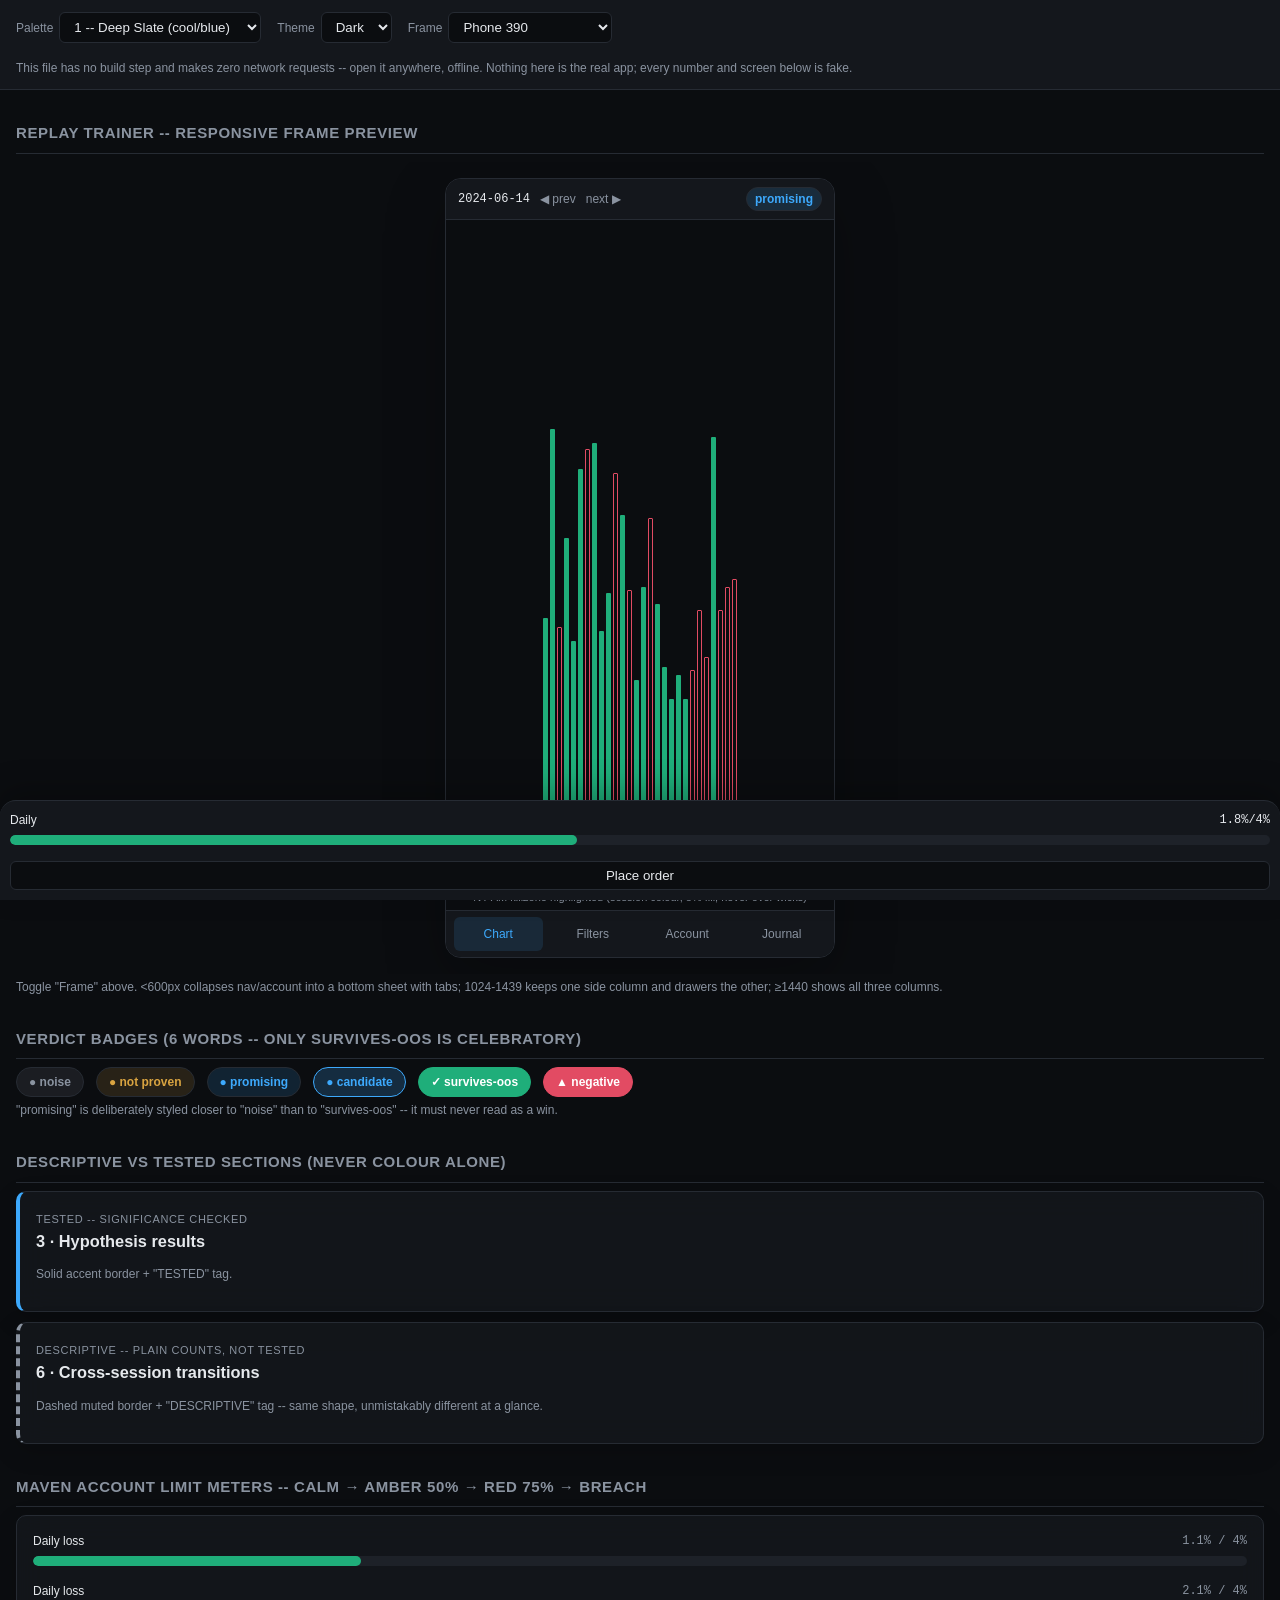
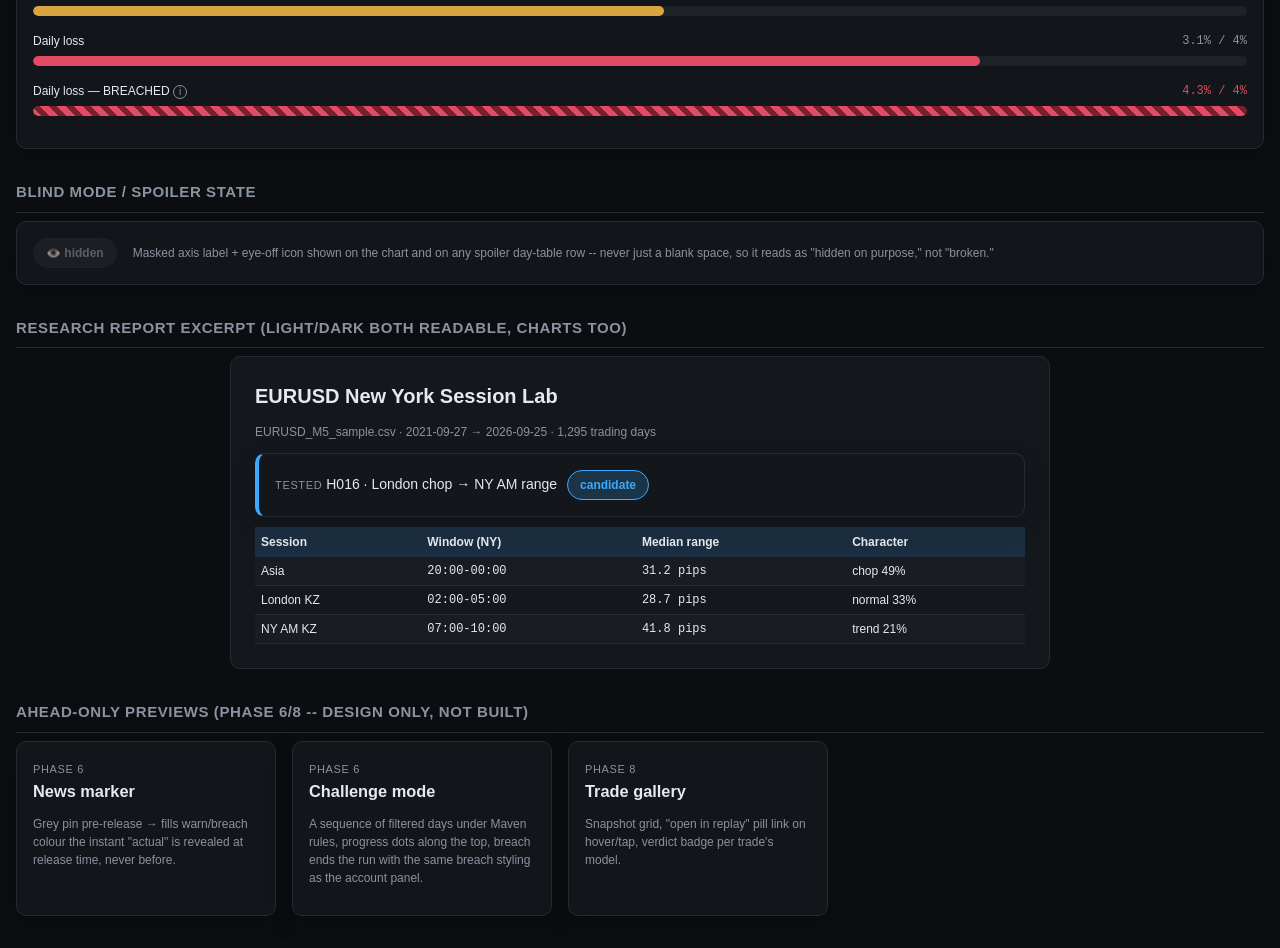
==== design/preview.html @ adf48ad0 "Design system Step 1+2: audit doc + preview.html with 3 palette directions Visual-layer-only groundw" ====
<!DOCTYPE html>
<html lang="en">
<head>
<meta charset="utf-8">
<meta name="viewport" content="width=device-width, initial-scale=1">
<title>EURUSD Lab -- Design Preview (pick a direction)</title>
<style>
/* ============ TOKENS: 3 palette directions, swapped via data-dir on <html> ============ */
:root{
  --radius-sm:6px; --radius-md:10px; --radius-lg:16px;
  --sp-1:4px; --sp-2:8px; --sp-3:12px; --sp-4:16px; --sp-5:24px; --sp-6:32px;
  --bull:#1FAE7A; --bear:#E24B63; --warn:#D9A441; --breach:#E24B63; --pending:#7C8CA6;
  --font-ui: -apple-system, "Segoe UI", Arial, sans-serif;
  --font-num: "Consolas", "SFMono-Regular", Menlo, monospace;
  --ease: cubic-bezier(0.22,1,0.36,1);
}
html[data-dir="slate"][data-theme="dark"]{ --bg:#0B0D10; --panel:#14171C; --border:#262B33; --text:#E6E9ED; --muted:#8A93A0; --accent:#3DA9FC; }
html[data-dir="slate"][data-theme="light"]{ --bg:#F7F8FA; --panel:#FFFFFF; --border:#DFE3E8; --text:#10141A; --muted:#6B7280; --accent:#3DA9FC; }
html[data-dir="ink"][data-theme="dark"]{ --bg:#12100D; --panel:#1B1815; --border:#2E2A24; --text:#ECE7DE; --muted:#9C9284; --accent:#D9A441; }
html[data-dir="ink"][data-theme="light"]{ --bg:#FAF7F2; --panel:#FFFFFF; --border:#E6DFD2; --text:#201B12; --muted:#7A7263; --accent:#B8862F; }
html[data-dir="violet"][data-theme="dark"]{ --bg:#0E0E13; --panel:#17161E; --border:#2A2833; --text:#E7E5EE; --muted:#8D8A9C; --accent:#8C7CF0; }
html[data-dir="violet"][data-theme="light"]{ --bg:#F6F5FA; --panel:#FFFFFF; --border:#E1DFEA; --text:#17151F; --muted:#69667A; --accent:#7A67E0; }

*{box-sizing:border-box}
body{margin:0;background:var(--bg);color:var(--text);font-family:var(--font-ui);font-size:14px;line-height:1.5;transition:background .3s var(--ease),color .3s var(--ease)}
.num{font-family:var(--font-num);font-variant-numeric:tabular-nums}
h1,h2,h3{margin:0 0 8px;font-weight:600}
.muted{color:var(--muted);font-size:12px}
.controls{position:sticky;top:0;z-index:20;background:var(--panel);border-bottom:1px solid var(--border);padding:var(--sp-3) var(--sp-4);display:flex;gap:var(--sp-4);flex-wrap:wrap;align-items:center;backdrop-filter:blur(12px)}
.controls label{display:flex;gap:6px;align-items:center;font-size:12px;color:var(--muted)}
select,button.ctl{background:var(--bg);color:var(--text);border:1px solid var(--border);border-radius:var(--radius-sm);padding:6px 10px;font-family:var(--font-ui);cursor:pointer}
.section{max-width:1400px;margin:var(--sp-6) auto;padding:0 var(--sp-4)}
.section h2{border-bottom:1px solid var(--border);padding-bottom:8px;font-size:15px;text-transform:uppercase;letter-spacing:.04em;color:var(--muted)}
.note{font-size:12px;color:var(--muted);margin-top:4px}

/* glass card -- chrome only, never over the chart canvas */
.card{background:color-mix(in srgb, var(--panel) 88%, transparent);border:1px solid var(--border);border-radius:var(--radius-md);padding:var(--sp-4);box-shadow:0 8px 24px rgba(0,0,0,.18);backdrop-filter:blur(14px)}

/* ---- badges ---- */
.badges{display:flex;flex-wrap:wrap;gap:var(--sp-3)}
.badge{display:inline-flex;align-items:center;gap:6px;padding:5px 12px;border-radius:999px;font-size:12px;font-weight:600;border:1px solid var(--border)}
.badge svg{width:12px;height:12px}
.badge.noise{color:var(--muted);background:color-mix(in srgb, var(--muted) 12%, transparent)}
.badge.notproven{color:var(--warn);background:color-mix(in srgb, var(--warn) 14%, transparent)}
.badge.promising{color:var(--accent);background:color-mix(in srgb, var(--accent) 14%, transparent)}
.badge.candidate{color:var(--accent);background:color-mix(in srgb, var(--accent) 20%, transparent);border-color:var(--accent)}
.badge.survivesoos{color:#fff;background:var(--bull);border-color:var(--bull)}
.badge.negative{color:#fff;background:var(--breach);border-color:var(--breach)}

/* ---- limit meters ---- */
.meter-row{display:flex;flex-direction:column;gap:6px;margin-bottom:var(--sp-4)}
.meter-track{height:10px;border-radius:6px;background:color-mix(in srgb, var(--border) 60%, transparent);overflow:hidden;position:relative}
.meter-fill{height:100%;border-radius:6px;transition:width .3s var(--ease)}
.meter-fill.calm{background:var(--bull)}
.meter-fill.amber{background:var(--warn)}
.meter-fill.red{background:var(--breach)}
.meter-fill.breach{background:repeating-linear-gradient(45deg, var(--breach), var(--breach) 6px, #7a1f2c 6px, #7a1f2c 12px)}
.meter-label{display:flex;justify-content:space-between;font-size:12px}

/* ---- verdict / section distinction ---- */
.tested{border-left:4px solid var(--accent)}
.descriptive{border-left:4px dashed var(--muted)}
.tag{font-size:11px;text-transform:uppercase;letter-spacing:.06em;color:var(--muted)}

/* ---- device frames ---- */
.frameWrap{display:flex;justify-content:center;overflow-x:auto;padding:var(--sp-4) 0}
.frame{border:1px solid var(--border);border-radius:var(--radius-lg);overflow:hidden;background:var(--bg);box-shadow:0 20px 60px rgba(0,0,0,.25);transition:width .3s var(--ease), height .3s var(--ease)}
.frame.phone{width:390px;height:780px}
.frame.foldable-cover{width:300px;height:640px}
.frame.foldable-open{width:700px;height:560px}
.frame.tablet{width:820px;height:600px}
.frame.desktop{width:1200px;height:640px}
.frame.ultrawide{width:1400px;height:560px}

/* ---- mini replay-trainer mock inside the frame ---- */
.rt{display:flex;flex-direction:column;height:100%;font-size:12px}
.rt-top{display:flex;gap:10px;align-items:center;padding:8px 12px;border-bottom:1px solid var(--border);background:var(--panel)}
.rt-body{flex:1;display:flex;min-height:0}
.rt-nav{width:190px;border-right:1px solid var(--border);padding:8px;overflow:auto;background:var(--panel)}
.rt-chart{flex:1;background:var(--bg);position:relative;display:flex;align-items:center;justify-content:center;color:var(--muted)}
.rt-acct{width:170px;border-left:1px solid var(--border);padding:8px;overflow:auto;background:var(--panel)}
.rt-sheet{position:absolute;left:0;right:0;bottom:0;background:var(--panel);border-top:1px solid var(--border);border-radius:var(--radius-lg) var(--radius-lg) 0 0;padding:10px;box-shadow:0 -10px 30px rgba(0,0,0,.25)}
.rt-tabs{display:flex;gap:6px;padding:6px 8px;border-top:1px solid var(--border);background:var(--panel)}
.rt-tabs .tab{flex:1;text-align:center;padding:8px 4px;border-radius:var(--radius-sm);color:var(--muted)}
.rt-tabs .tab.active{color:var(--accent);background:color-mix(in srgb, var(--accent) 12%, transparent)}
.sess{position:absolute;top:0;bottom:0;opacity:1}
.candleRow{display:flex;align-items:flex-end;gap:2px;height:70%}
.candle{width:5px;border-radius:1px}
.candle.up{background:var(--bull)}
.candle.down{background:transparent;border:1px solid var(--bear)}

/* ---- report excerpt mock ---- */
.report-page{max-width:820px;margin:0 auto;background:var(--panel);border:1px solid var(--border);border-radius:var(--radius-md);padding:24px}
.report-page h1{font-size:20px}
.report-page table{width:100%;border-collapse:collapse;font-size:12px;margin-top:10px}
.report-page th{background:color-mix(in srgb, var(--accent) 16%, var(--panel));text-align:left;padding:6px;font-weight:600}
.report-page td{padding:5px 6px;border-bottom:1px solid var(--border)}
.report-page tr:nth-child(even) td{background:color-mix(in srgb, var(--border) 30%, transparent)}

/* ---- toast / info icon ---- */
.infoIcon{display:inline-flex;width:14px;height:14px;border-radius:50%;border:1px solid var(--muted);color:var(--muted);align-items:center;justify-content:center;font-size:10px;cursor:help}
.toast{display:inline-flex;gap:8px;align-items:center;background:var(--panel);border:1px solid var(--border);border-radius:var(--radius-md);padding:10px 14px;box-shadow:0 8px 24px rgba(0,0,0,.2)}
</style>
</head>
<body>

<div class="controls">
  <label>Palette
    <select id="dirSel">
      <option value="slate">1 -- Deep Slate (cool/blue)</option>
      <option value="ink">2 -- Warm Ink (amber/gold)</option>
      <option value="violet">3 -- Graphite Violet</option>
    </select>
  </label>
  <label>Theme
    <select id="themeSel">
      <option value="dark">Dark</option>
      <option value="light">Light</option>
    </select>
  </label>
  <label>Frame
    <select id="frameSel">
      <option value="phone">Phone 390</option>
      <option value="foldable-cover">Foldable cover ~300</option>
      <option value="foldable-open">Foldable open ~700</option>
      <option value="tablet">Tablet 820</option>
      <option value="desktop">Desktop 1200</option>
      <option value="ultrawide">Ultrawide 1400</option>
    </select>
  </label>
  <span class="muted">This file has no build step and makes zero network requests -- open it anywhere, offline. Nothing here is the real app; every number and screen below is fake.</span>
</div>

<div class="section">
  <h2>Replay trainer -- responsive frame preview</h2>
  <div class="frameWrap"><div class="frame phone" id="frame"><div class="rt" id="rtInner"></div></div></div>
  <p class="note">Toggle "Frame" above. &lt;600px collapses nav/account into a bottom sheet with tabs; 1024-1439 keeps one side column and drawers the other; &ge;1440 shows all three columns.</p>
</div>

<div class="section">
  <h2>Verdict badges (6 words -- only survives-oos is celebratory)</h2>
  <div class="badges">
    <span class="badge noise">&#9679; noise</span>
    <span class="badge notproven">&#9679; not proven</span>
    <span class="badge promising">&#9679; promising</span>
    <span class="badge candidate">&#9679; candidate</span>
    <span class="badge survivesoos">&#10003; survives-oos</span>
    <span class="badge negative">&#9650; negative</span>
  </div>
  <p class="note">"promising" is deliberately styled closer to "noise" than to "survives-oos" -- it must never read as a win.</p>
</div>

<div class="section">
  <h2>Descriptive vs tested sections (never colour alone)</h2>
  <div class="card tested" style="margin-bottom:10px"><span class="tag">TESTED -- significance checked</span><h3>3 &middot; Hypothesis results</h3><p class="muted">Solid accent border + "TESTED" tag.</p></div>
  <div class="card descriptive"><span class="tag">DESCRIPTIVE -- plain counts, not tested</span><h3>6 &middot; Cross-session transitions</h3><p class="muted">Dashed muted border + "DESCRIPTIVE" tag -- same shape, unmistakably different at a glance.</p></div>
</div>

<div class="section">
  <h2>Maven account limit meters -- calm &rarr; amber 50% &rarr; red 75% &rarr; breach</h2>
  <div class="card">
    <div class="meter-row"><div class="meter-label"><span>Daily loss</span><span class="num muted">1.1% / 4%</span></div><div class="meter-track"><div class="meter-fill calm" style="width:27%"></div></div></div>
    <div class="meter-row"><div class="meter-label"><span>Daily loss</span><span class="num muted">2.1% / 4%</span></div><div class="meter-track"><div class="meter-fill amber" style="width:52%"></div></div></div>
    <div class="meter-row"><div class="meter-label"><span>Daily loss</span><span class="num muted">3.1% / 4%</span></div><div class="meter-track"><div class="meter-fill red" style="width:78%"></div></div></div>
    <div class="meter-row"><div class="meter-label"><span>Daily loss &mdash; BREACHED <span class="infoIcon">i</span></span><span class="num" style="color:var(--breach)">4.3% / 4%</span></div><div class="meter-track"><div class="meter-fill breach" style="width:100%"></div></div></div>
  </div>
</div>

<div class="section">
  <h2>Blind mode / spoiler state</h2>
  <div class="card" style="display:flex;gap:16px;align-items:center">
    <div class="badge noise" style="opacity:.6">&#128065;&#65039;&#8203; hidden</div>
    <span class="muted">Masked axis label + eye-off icon shown on the chart and on any spoiler day-table row -- never just a blank space, so it reads as "hidden on purpose," not "broken."</span>
  </div>
</div>

<div class="section">
  <h2>Research report excerpt (light/dark both readable, charts too)</h2>
  <div class="report-page">
    <h1>EURUSD New York Session Lab</h1>
    <p class="muted">EURUSD_M5_sample.csv &middot; 2021-09-27 &rarr; 2026-09-25 &middot; 1,295 trading days</p>
    <div class="card tested" style="margin:10px 0"><span class="tag">TESTED</span> H016 &middot; London chop &rarr; NY AM range <span class="badge candidate" style="margin-left:6px">candidate</span></div>
    <table><tr><th>Session</th><th>Window (NY)</th><th>Median range</th><th>Character</th></tr>
    <tr><td>Asia</td><td class="num">20:00-00:00</td><td class="num">31.2 pips</td><td>chop 49%</td></tr>
    <tr><td>London KZ</td><td class="num">02:00-05:00</td><td class="num">28.7 pips</td><td>normal 33%</td></tr>
    <tr><td>NY AM KZ</td><td class="num">07:00-10:00</td><td class="num">41.8 pips</td><td>trend 21%</td></tr></table>
  </div>
</div>

<div class="section">
  <h2>Ahead-only previews (Phase 6/8 -- design only, not built)</h2>
  <div style="display:flex;gap:16px;flex-wrap:wrap">
    <div class="card" style="width:260px"><span class="tag">Phase 6</span><h3>News marker</h3><p class="muted">Grey pin pre-release &rarr; fills warn/breach colour the instant "actual" is revealed at release time, never before.</p></div>
    <div class="card" style="width:260px"><span class="tag">Phase 6</span><h3>Challenge mode</h3><p class="muted">A sequence of filtered days under Maven rules, progress dots along the top, breach ends the run with the same breach styling as the account panel.</p></div>
    <div class="card" style="width:260px"><span class="tag">Phase 8</span><h3>Trade gallery</h3><p class="muted">Snapshot grid, "open in replay" pill link on hover/tap, verdict badge per trade's model.</p></div>
  </div>
</div>

<script>
const dirSel = document.getElementById('dirSel'), themeSel = document.getElementById('themeSel'), frameSel = document.getElementById('frameSel');
function apply(){
  document.documentElement.setAttribute('data-dir', dirSel.value);
  document.documentElement.setAttribute('data-theme', themeSel.value);
  document.getElementById('frame').className = 'frame ' + frameSel.value;
  buildRT(frameSel.value);
}
dirSel.onchange = apply; themeSel.onchange = apply; frameSel.onchange = apply;

function fakeCandles(n){
  let h = '<div class="candleRow">';
  for(let i=0;i<n;i++){
    const up = Math.random() > 0.45;
    const height = 20 + Math.random()*60;
    h += `<div class="candle ${up?'up':'down'}" style="height:${height}%"></div>`;
  }
  return h + '</div>';
}

function buildRT(frame){
  const wide = frame === 'desktop' || frame === 'ultrawide' || frame === 'tablet' || frame === 'foldable-open';
  const el = document.getElementById('rtInner');
  const top = `<div class="rt-top"><span class="num">2024-06-14</span><span class="muted">&#9664; prev</span><span class="muted">next &#9654;</span><span style="flex:1"></span><span class="badge promising" style="padding:2px 8px">promising</span></div>`;
  const chart = `<div class="rt-chart">${fakeCandles(28)}<div style="position:absolute;inset:0;display:flex;align-items:flex-end;justify-content:center;color:var(--muted);font-size:11px;padding-bottom:4px">NY AM killzone highlighted (session colour, 8% fill, never over wicks)</div></div>`;
  if(wide){
    const nav = `<div class="rt-nav"><h3 style="font-size:12px">Filters</h3><p class="muted">London high raided in NY</p><table style="width:100%;font-size:11px"><tr><td class="num">06-14</td><td>trend</td></tr><tr><td class="num">06-13</td><td>chop</td></tr></table></div>`;
    const acct = `<div class="rt-acct"><h3 style="font-size:12px">Maven account</h3>
      <div class="meter-row"><div class="meter-label"><span>Daily</span><span class="num">1.8%/4%</span></div><div class="meter-track"><div class="meter-fill calm" style="width:45%"></div></div></div>
      <div class="meter-row"><div class="meter-label"><span>Overall</span><span class="num">3.1%/8%</span></div><div class="meter-track"><div class="meter-fill amber" style="width:52%"></div></div></div>
      <button class="ctl" style="width:100%;margin-top:6px">Place order</button></div>`;
    el.innerHTML = top + `<div class="rt-body">${nav}${chart}${acct}</div>` +
      `<div class="rt-tabs" style="display:none"></div>`;
  } else {
    el.innerHTML = top + `<div class="rt-body">${chart}</div>` +
      `<div class="rt-sheet"><div class="meter-row"><div class="meter-label"><span>Daily</span><span class="num">1.8%/4%</span></div><div class="meter-track"><div class="meter-fill calm" style="width:45%"></div></div></div>
      <button class="ctl" style="width:100%">Place order</button></div>` +
      `<div class="rt-tabs"><div class="tab active">Chart</div><div class="tab">Filters</div><div class="tab">Account</div><div class="tab">Journal</div></div>`;
  }
}
apply();
</script>
</body>
</html>
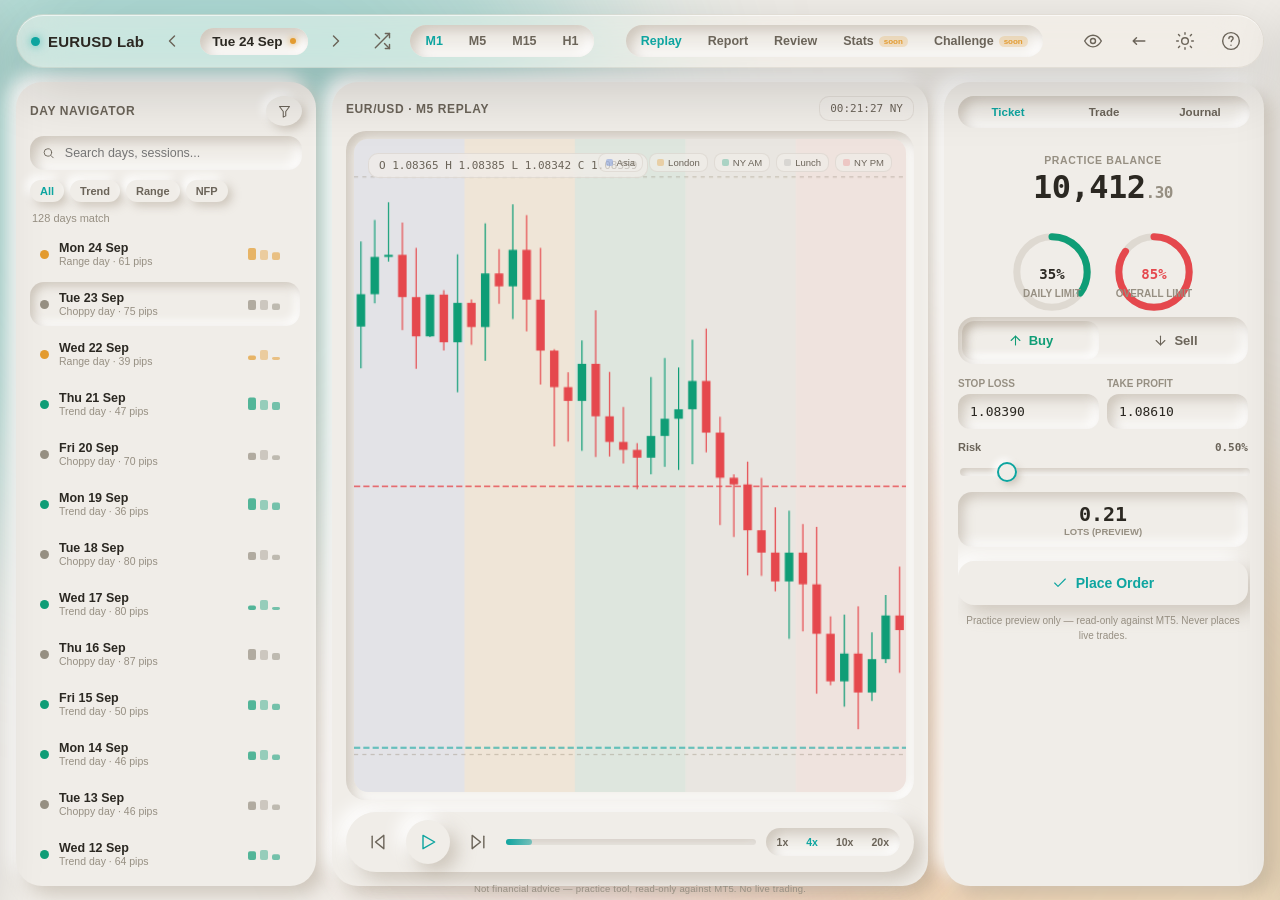
==== commit 367adcf0: "Design system: rebuild preview.html as premium neumorphic+glass prototype Akash rejected the first p" ====
--- a/design/preview.html
+++ b/design/preview.html
@@ -1,242 +1,1355 @@
-<!DOCTYPE html>
+<!doctype html>
 <html lang="en">
 <head>
 <meta charset="utf-8">
-<meta name="viewport" content="width=device-width, initial-scale=1">
-<title>EURUSD Lab -- Design Preview (pick a direction)</title>
+<meta name="viewport" content="width=device-width, initial-scale=1, viewport-fit=cover">
+<title>EURUSD Session Research Lab</title>
 <style>
-/* ============ TOKENS: 3 palette directions, swapped via data-dir on <html> ============ */
+/* ============ FONTS (system fallback stack — see summary) ============ */
 :root{
-  --radius-sm:6px; --radius-md:10px; --radius-lg:16px;
-  --sp-1:4px; --sp-2:8px; --sp-3:12px; --sp-4:16px; --sp-5:24px; --sp-6:32px;
-  --bull:#1FAE7A; --bear:#E24B63; --warn:#D9A441; --breach:#E24B63; --pending:#7C8CA6;
-  --font-ui: -apple-system, "Segoe UI", Arial, sans-serif;
-  --font-num: "Consolas", "SFMono-Regular", Menlo, monospace;
-  --ease: cubic-bezier(0.22,1,0.36,1);
-}
-html[data-dir="slate"][data-theme="dark"]{ --bg:#0B0D10; --panel:#14171C; --border:#262B33; --text:#E6E9ED; --muted:#8A93A0; --accent:#3DA9FC; }
-html[data-dir="slate"][data-theme="light"]{ --bg:#F7F8FA; --panel:#FFFFFF; --border:#DFE3E8; --text:#10141A; --muted:#6B7280; --accent:#3DA9FC; }
-html[data-dir="ink"][data-theme="dark"]{ --bg:#12100D; --panel:#1B1815; --border:#2E2A24; --text:#ECE7DE; --muted:#9C9284; --accent:#D9A441; }
-html[data-dir="ink"][data-theme="light"]{ --bg:#FAF7F2; --panel:#FFFFFF; --border:#E6DFD2; --text:#201B12; --muted:#7A7263; --accent:#B8862F; }
-html[data-dir="violet"][data-theme="dark"]{ --bg:#0E0E13; --panel:#17161E; --border:#2A2833; --text:#E7E5EE; --muted:#8D8A9C; --accent:#8C7CF0; }
-html[data-dir="violet"][data-theme="light"]{ --bg:#F6F5FA; --panel:#FFFFFF; --border:#E1DFEA; --text:#17151F; --muted:#69667A; --accent:#7A67E0; }
-
-*{box-sizing:border-box}
-body{margin:0;background:var(--bg);color:var(--text);font-family:var(--font-ui);font-size:14px;line-height:1.5;transition:background .3s var(--ease),color .3s var(--ease)}
-.num{font-family:var(--font-num);font-variant-numeric:tabular-nums}
-h1,h2,h3{margin:0 0 8px;font-weight:600}
-.muted{color:var(--muted);font-size:12px}
-.controls{position:sticky;top:0;z-index:20;background:var(--panel);border-bottom:1px solid var(--border);padding:var(--sp-3) var(--sp-4);display:flex;gap:var(--sp-4);flex-wrap:wrap;align-items:center;backdrop-filter:blur(12px)}
-.controls label{display:flex;gap:6px;align-items:center;font-size:12px;color:var(--muted)}
-select,button.ctl{background:var(--bg);color:var(--text);border:1px solid var(--border);border-radius:var(--radius-sm);padding:6px 10px;font-family:var(--font-ui);cursor:pointer}
-.section{max-width:1400px;margin:var(--sp-6) auto;padding:0 var(--sp-4)}
-.section h2{border-bottom:1px solid var(--border);padding-bottom:8px;font-size:15px;text-transform:uppercase;letter-spacing:.04em;color:var(--muted)}
-.note{font-size:12px;color:var(--muted);margin-top:4px}
-
-/* glass card -- chrome only, never over the chart canvas */
-.card{background:color-mix(in srgb, var(--panel) 88%, transparent);border:1px solid var(--border);border-radius:var(--radius-md);padding:var(--sp-4);box-shadow:0 8px 24px rgba(0,0,0,.18);backdrop-filter:blur(14px)}
-
-/* ---- badges ---- */
-.badges{display:flex;flex-wrap:wrap;gap:var(--sp-3)}
-.badge{display:inline-flex;align-items:center;gap:6px;padding:5px 12px;border-radius:999px;font-size:12px;font-weight:600;border:1px solid var(--border)}
-.badge svg{width:12px;height:12px}
-.badge.noise{color:var(--muted);background:color-mix(in srgb, var(--muted) 12%, transparent)}
-.badge.notproven{color:var(--warn);background:color-mix(in srgb, var(--warn) 14%, transparent)}
-.badge.promising{color:var(--accent);background:color-mix(in srgb, var(--accent) 14%, transparent)}
-.badge.candidate{color:var(--accent);background:color-mix(in srgb, var(--accent) 20%, transparent);border-color:var(--accent)}
-.badge.survivesoos{color:#fff;background:var(--bull);border-color:var(--bull)}
-.badge.negative{color:#fff;background:var(--breach);border-color:var(--breach)}
-
-/* ---- limit meters ---- */
-.meter-row{display:flex;flex-direction:column;gap:6px;margin-bottom:var(--sp-4)}
-.meter-track{height:10px;border-radius:6px;background:color-mix(in srgb, var(--border) 60%, transparent);overflow:hidden;position:relative}
-.meter-fill{height:100%;border-radius:6px;transition:width .3s var(--ease)}
-.meter-fill.calm{background:var(--bull)}
-.meter-fill.amber{background:var(--warn)}
-.meter-fill.red{background:var(--breach)}
-.meter-fill.breach{background:repeating-linear-gradient(45deg, var(--breach), var(--breach) 6px, #7a1f2c 6px, #7a1f2c 12px)}
-.meter-label{display:flex;justify-content:space-between;font-size:12px}
-
-/* ---- verdict / section distinction ---- */
-.tested{border-left:4px solid var(--accent)}
-.descriptive{border-left:4px dashed var(--muted)}
-.tag{font-size:11px;text-transform:uppercase;letter-spacing:.06em;color:var(--muted)}
-
-/* ---- device frames ---- */
-.frameWrap{display:flex;justify-content:center;overflow-x:auto;padding:var(--sp-4) 0}
-.frame{border:1px solid var(--border);border-radius:var(--radius-lg);overflow:hidden;background:var(--bg);box-shadow:0 20px 60px rgba(0,0,0,.25);transition:width .3s var(--ease), height .3s var(--ease)}
-.frame.phone{width:390px;height:780px}
-.frame.foldable-cover{width:300px;height:640px}
-.frame.foldable-open{width:700px;height:560px}
-.frame.tablet{width:820px;height:600px}
-.frame.desktop{width:1200px;height:640px}
-.frame.ultrawide{width:1400px;height:560px}
-
-/* ---- mini replay-trainer mock inside the frame ---- */
-.rt{display:flex;flex-direction:column;height:100%;font-size:12px}
-.rt-top{display:flex;gap:10px;align-items:center;padding:8px 12px;border-bottom:1px solid var(--border);background:var(--panel)}
-.rt-body{flex:1;display:flex;min-height:0}
-.rt-nav{width:190px;border-right:1px solid var(--border);padding:8px;overflow:auto;background:var(--panel)}
-.rt-chart{flex:1;background:var(--bg);position:relative;display:flex;align-items:center;justify-content:center;color:var(--muted)}
-.rt-acct{width:170px;border-left:1px solid var(--border);padding:8px;overflow:auto;background:var(--panel)}
-.rt-sheet{position:absolute;left:0;right:0;bottom:0;background:var(--panel);border-top:1px solid var(--border);border-radius:var(--radius-lg) var(--radius-lg) 0 0;padding:10px;box-shadow:0 -10px 30px rgba(0,0,0,.25)}
-.rt-tabs{display:flex;gap:6px;padding:6px 8px;border-top:1px solid var(--border);background:var(--panel)}
-.rt-tabs .tab{flex:1;text-align:center;padding:8px 4px;border-radius:var(--radius-sm);color:var(--muted)}
-.rt-tabs .tab.active{color:var(--accent);background:color-mix(in srgb, var(--accent) 12%, transparent)}
-.sess{position:absolute;top:0;bottom:0;opacity:1}
-.candleRow{display:flex;align-items:flex-end;gap:2px;height:70%}
-.candle{width:5px;border-radius:1px}
-.candle.up{background:var(--bull)}
-.candle.down{background:transparent;border:1px solid var(--bear)}
-
-/* ---- report excerpt mock ---- */
-.report-page{max-width:820px;margin:0 auto;background:var(--panel);border:1px solid var(--border);border-radius:var(--radius-md);padding:24px}
-.report-page h1{font-size:20px}
-.report-page table{width:100%;border-collapse:collapse;font-size:12px;margin-top:10px}
-.report-page th{background:color-mix(in srgb, var(--accent) 16%, var(--panel));text-align:left;padding:6px;font-weight:600}
-.report-page td{padding:5px 6px;border-bottom:1px solid var(--border)}
-.report-page tr:nth-child(even) td{background:color-mix(in srgb, var(--border) 30%, transparent)}
-
-/* ---- toast / info icon ---- */
-.infoIcon{display:inline-flex;width:14px;height:14px;border-radius:50%;border:1px solid var(--muted);color:var(--muted);align-items:center;justify-content:center;font-size:10px;cursor:help}
-.toast{display:inline-flex;gap:8px;align-items:center;background:var(--panel);border:1px solid var(--border);border-radius:var(--radius-md);padding:10px 14px;box-shadow:0 8px 24px rgba(0,0,0,.2)}
+  --font-ui: -apple-system, BlinkMacSystemFont, "Segoe UI", Inter, Manrope, sans-serif;
+  --font-mono: "SF Mono", "Cascadia Code", ui-monospace, "Roboto Mono", monospace;
+
+  --ease-glide: cubic-bezier(0.22, 1, 0.36, 1);
+  --ease-settle: cubic-bezier(0.34, 1.56, 0.64, 1);
+  --t-fast: 140ms;
+  --t-med: 320ms;
+  --t-slow: 480ms;
+
+  --radius-island: 26px;
+  --radius-card: 18px;
+  --radius-pill: 999px;
+
+  /* Porcelain (light) */
+  --base: #F0EDE8;
+  --shadow-dark: rgba(163,150,133,.45);
+  --shadow-light: #FFFFFF;
+  --text-1: #2B2822;
+  --text-2: #6B6459;
+  --text-3: #968F82;
+  --accent: #0EA5A0;
+  --accent-rgb: 14,165,160;
+  --amber: #E39B2F;
+  --amber-rgb: 227,155,47;
+  --bull: #0F9D76;
+  --bull-rgb: 15,157,118;
+  --bear: #E5484D;
+  --bear-rgb: 229,72,77;
+  --glass-fill: rgba(240,237,232,.55);
+  --glass-border: rgba(255,255,255,.6);
+  --glass-border-dim: rgba(163,150,133,.18);
+  --orb-teal: rgba(14,165,160,.30);
+  --orb-amber: rgba(227,155,47,.26);
+  --orb-coral: rgba(229,110,100,.22);
+  --focus-ring: rgba(14,165,160,.55);
+}
+:root[data-theme="dark"]{
+  --base: #1E1B18;
+  --shadow-dark: #12100E;
+  --shadow-light: rgba(255,255,255,.045);
+  --text-1: #EFE9E1;
+  --text-2: #A79E92;
+  --text-3: #746B60;
+  --accent: #2DD4BF;
+  --accent-rgb: 45,212,191;
+  --amber: #F5B04C;
+  --amber-rgb: 245,176,76;
+  --bull: #22C39A;
+  --bull-rgb: 34,195,154;
+  --bear: #FF6369;
+  --bear-rgb: 255,99,105;
+  --glass-fill: rgba(30,27,24,.45);
+  --glass-border: rgba(255,255,255,.09);
+  --glass-border-dim: rgba(0,0,0,.4);
+  --orb-teal: rgba(45,212,191,.16);
+  --orb-amber: rgba(245,176,76,.14);
+  --orb-coral: rgba(255,110,100,.12);
+  --focus-ring: rgba(45,212,191,.6);
+}
+@media (prefers-color-scheme: dark){
+  :root:not([data-theme="light"]):not([data-theme="dark"]){
+    --base: #1E1B18; --shadow-dark:#12100E; --shadow-light: rgba(255,255,255,.045);
+    --text-1:#EFE9E1; --text-2:#A79E92; --text-3:#746B60;
+    --accent:#2DD4BF; --accent-rgb:45,212,191; --amber:#F5B04C; --amber-rgb:245,176,76;
+    --bull:#22C39A; --bull-rgb:34,195,154; --bear:#FF6369; --bear-rgb:255,99,105;
+    --glass-fill: rgba(30,27,24,.45); --glass-border: rgba(255,255,255,.09); --glass-border-dim: rgba(0,0,0,.4);
+    --orb-teal: rgba(45,212,191,.16); --orb-amber: rgba(245,176,76,.14); --orb-coral: rgba(255,110,100,.12);
+    --focus-ring: rgba(45,212,191,.6);
+  }
+}
+
+*{box-sizing:border-box;}
+html,body{
+  margin:0; padding:0; width:100%; height:100%;
+  background:var(--base); color:var(--text-1);
+  font-family:var(--font-ui);
+  overflow:hidden;
+  -webkit-font-smoothing:antialiased;
+}
+body{
+  min-height:100dvh; min-height:100vh;
+  transition: background var(--t-med) var(--ease-glide), color var(--t-med) var(--ease-glide);
+}
+.tabular{ font-variant-numeric: tabular-nums; font-family: var(--font-mono); }
+
+button, input, select{ font-family:inherit; color:inherit; }
+button{ cursor:pointer; border:none; background:none; }
+
+:focus-visible{
+  outline: 2px solid var(--focus-ring);
+  outline-offset: 3px;
+  border-radius: 8px;
+}
+
+svg.icon{ width:20px; height:20px; stroke:currentColor; stroke-width:1.7; fill:none; stroke-linecap:round; stroke-linejoin:round; display:block; }
+
+/* ============ NEUMORPHISM ELEVATIONS ============ */
+.elev-flat{ background:var(--base); }
+.elev-raised{
+  background:var(--base);
+  box-shadow: 8px 8px 18px var(--shadow-dark), -8px -8px 18px var(--shadow-light);
+  transition: box-shadow var(--t-fast) var(--ease-glide), transform var(--t-fast) var(--ease-glide);
+}
+.elev-raised-soft{
+  background:var(--base);
+  box-shadow: 4px 4px 10px var(--shadow-dark), -4px -4px 10px var(--shadow-light);
+  transition: box-shadow var(--t-fast) var(--ease-glide), transform var(--t-fast) var(--ease-glide);
+}
+.elev-inset{
+  background:var(--base);
+  box-shadow: inset 5px 5px 12px var(--shadow-dark), inset -5px -5px 12px var(--shadow-light);
+}
+.press:active{
+  box-shadow: inset 4px 4px 10px var(--shadow-dark), inset -4px -4px 10px var(--shadow-light) !important;
+  transform: scale(0.98);
+  transition: box-shadow 80ms linear, transform 80ms linear;
+}
+
+/* ============ AMBIENT BACKDROP ============ */
+.ambient{ position:fixed; inset:0; z-index:0; overflow:hidden; pointer-events:none; }
+.orb{ position:absolute; border-radius:50%; filter: blur(100px); will-change: transform; }
+.orb-1{ width:800px; height:800px; background:var(--orb-teal); top:-220px; left:-180px;
+  animation: drift1 75s ease-in-out infinite alternate; }
+.orb-2{ width:700px; height:700px; background:var(--orb-amber); bottom:-260px; right:-160px;
+  animation: drift2 85s ease-in-out infinite alternate; }
+.orb-3{ width:600px; height:600px; background:var(--orb-coral); top:38%; right:22%;
+  animation: drift3 65s ease-in-out infinite alternate; }
+@keyframes drift1{ from{ transform: translate(0,0) scale(1);} to{ transform: translate(120px,80px) scale(1.15);} }
+@keyframes drift2{ from{ transform: translate(0,0) scale(1);} to{ transform: translate(-100px,-60px) scale(1.1);} }
+@keyframes drift3{ from{ transform: translate(0,0) scale(1);} to{ transform: translate(-60px,90px) scale(0.92);} }
+.reduce-motion .orb, body.playing .orb{ animation-play-state: paused !important; }
+
+/* ============ GLASS ============ */
+.glass{
+  background: var(--glass-fill);
+  backdrop-filter: blur(24px) saturate(170%);
+  -webkit-backdrop-filter: blur(24px) saturate(170%);
+  border: 1px solid var(--glass-border-dim);
+  box-shadow: 0 20px 60px rgba(0,0,0,.18), inset 0 1px 0 var(--glass-border);
+}
+
+/* ============ APP SHELL ============ */
+.stage{ perspective: 1400px; position:relative; z-index:1; height:100dvh; height:100vh; width:100vw; display:flex; flex-direction:column; }
+
+.topbar{
+  margin: 14px 16px 0 16px;
+  border-radius: var(--radius-pill);
+  padding: 8px 14px;
+  display:flex; align-items:center; gap:10px;
+  flex-wrap: nowrap;
+  z-index: 50;
+  animation: island-in var(--t-slow) var(--ease-glide) both;
+}
+.wordmark{ font-weight:800; font-size:15px; letter-spacing:.2px; white-space:nowrap; display:flex; align-items:center; gap:8px; }
+.wordmark .dot{ width:9px; height:9px; border-radius:50%; background:var(--accent); box-shadow:0 0 10px rgba(var(--accent-rgb),.7); }
+
+.seg{
+  display:flex; gap:2px; padding:3px; border-radius: var(--radius-pill);
+}
+.seg button{
+  padding:6px 12px; border-radius: var(--radius-pill); font-size:12.5px; font-weight:600; color:var(--text-2);
+  transition: color var(--t-fast) var(--ease-glide), box-shadow var(--t-fast) var(--ease-glide);
+  white-space:nowrap;
+}
+.seg button.active{ color:var(--accent); }
+.seg-badge{ font-size:8px; font-weight:700; background:rgba(var(--amber-rgb),.22); color:var(--amber); padding:1px 5px; border-radius:6px; margin-left:5px; vertical-align:1px; }
+
+.iconbtn{
+  width:36px; height:36px; min-width:36px; border-radius:50%;
+  display:flex; align-items:center; justify-content:center; color:var(--text-2);
+  transition: color var(--t-fast) var(--ease-glide);
+}
+.iconbtn:hover{ color:var(--accent); }
+
+.daychip{
+  display:flex; align-items:center; gap:8px; padding:6px 12px; border-radius:var(--radius-pill);
+  font-size:12.5px; white-space:nowrap;
+}
+.daychip strong{ font-size:13.5px; font-weight:800; }
+.impact-badge{ width:6px;height:6px;border-radius:50%; background:var(--amber); box-shadow:0 0 6px rgba(var(--amber-rgb),.8);}
+
+.spacer{ flex:1 1 auto; min-width:8px; }
+
+/* ============ LAYOUT ISLANDS ============ */
+.app-body{ flex:1; display:flex; gap:16px; padding: 14px 16px 14px 16px; min-height:0; position:relative; }
+
+.island{
+  border-radius: var(--radius-island);
+  min-height:0;
+  animation: island-in var(--t-slow) var(--ease-glide) both;
+}
+@keyframes island-in{
+  from{ opacity:0; transform: translateY(18px) scale(.97); filter: blur(8px); }
+  to{ opacity:1; transform: translateY(0) scale(1); filter: blur(0); }
+}
+.island.tilt{ transition: transform 220ms var(--ease-glide); transform-style: preserve-3d; }
+
+#nav-island{ width:300px; flex:0 0 300px; display:flex; flex-direction:column; padding:14px; animation-delay:40ms; }
+#chart-island{ flex:1 1 auto; display:flex; flex-direction:column; min-width:0; padding:14px; animation-delay:85ms; position:relative; }
+#ticket-island{ width:320px; flex:0 0 320px; display:flex; flex-direction:column; padding:14px; animation-delay:130ms; }
+#stats-island{ width:280px; flex:0 0 280px; display:flex; flex-direction:column; padding:14px; animation-delay:175ms; }
+
+@media (min-width:1920px){
+  #nav-island{ width:330px; flex-basis:330px; }
+  #ticket-island{ width:360px; flex-basis:360px; }
+  .app-body{ gap:20px; padding:18px 20px; }
+}
+#stats-island{ display:none; }
+@media (min-width:2560px){
+  #stats-island{ display:flex; }
+}
+
+/* island headers */
+.isl-head{ display:flex; align-items:center; justify-content:space-between; margin-bottom:10px; }
+.isl-title{ font-size:12px; font-weight:800; letter-spacing:.6px; text-transform:uppercase; color:var(--text-2); }
+
+/* ============ NAV ISLAND ============ */
+.search-row{ display:flex; gap:8px; margin-bottom:10px; }
+.search-box{ flex:1; display:flex; align-items:center; gap:8px; padding:9px 12px; border-radius:14px; color:var(--text-2); }
+.search-box input{ border:none; background:none; outline:none; font-size:12.5px; width:100%; color:var(--text-1); }
+.filter-chip-row{ display:flex; gap:6px; margin-bottom:10px; flex-wrap:wrap; }
+.chip{ padding:5px 10px; border-radius:var(--radius-pill); font-size:11px; font-weight:600; color:var(--text-2); }
+.chip.on{ color:var(--accent); }
+.match-count{ font-size:11px; color:var(--text-3); margin-bottom:8px; padding-left:2px; }
+.day-list{ flex:1; overflow-y:auto; display:flex; flex-direction:column; gap:6px; padding-right:2px; }
+.day-list::-webkit-scrollbar{ width:5px; }
+.day-list::-webkit-scrollbar-thumb{ background:var(--shadow-dark); border-radius:6px; }
+.day-row{
+  display:flex; align-items:center; gap:10px; padding:9px 10px; border-radius:14px; cursor:pointer;
+  transition: box-shadow var(--t-fast) var(--ease-glide), transform var(--t-fast) var(--ease-glide);
+}
+.day-row:hover{ box-shadow: 4px 4px 10px var(--shadow-dark), -4px -4px 10px var(--shadow-light); }
+.day-row.selected{
+  box-shadow: inset 4px 4px 10px var(--shadow-dark), inset -4px -4px 10px var(--shadow-light);
+  transition: box-shadow var(--t-med) var(--ease-settle);
+}
+.day-dot{ width:9px; height:9px; border-radius:50%; flex:0 0 auto; }
+.day-meta{ flex:1; min-width:0; }
+.day-date{ font-size:12.5px; font-weight:700; }
+.day-sub{ font-size:10.5px; color:var(--text-3); }
+.mini-range{ width:44px; height:16px; flex:0 0 auto; }
+
+/* ============ CHART ISLAND ============ */
+.chart-bezel{
+  flex:1; border-radius:20px; position:relative; min-height:0; overflow:hidden;
+  padding:8px;
+}
+canvas#chart{ width:100%; height:100%; display:block; border-radius:14px; background: var(--base); }
+.hud{
+  position:absolute; top:22px; left:22px; display:flex; flex-direction:column; gap:6px; pointer-events:none;
+}
+.hud-row{ display:flex; gap:8px; align-items:center; }
+.hud-pill{
+  padding:5px 10px; border-radius:10px; font-size:11px; font-family:var(--font-mono); font-variant-numeric:tabular-nums;
+  background: color-mix(in srgb, var(--base) 75%, transparent); backdrop-filter: blur(6px);
+  border:1px solid var(--glass-border-dim); color:var(--text-2);
+}
+.hud-pill.flash{ animation: flash-tint 280ms ease-out; }
+@keyframes flash-tint{ 0%{ background: rgba(var(--accent-rgb),.35);} 100%{ background: color-mix(in srgb, var(--base) 75%, transparent);} }
+.legend-chips{ position:absolute; top:22px; right:22px; display:flex; gap:6px; }
+.legend-chip{ font-size:9.5px; padding:3px 7px; border-radius:8px; display:flex; align-items:center; gap:4px; color:var(--text-2);
+  background: color-mix(in srgb, var(--base) 70%, transparent); border:1px solid var(--glass-border-dim);}
+.legend-chip i{ width:7px; height:7px; border-radius:2px; display:inline-block; }
+
+.blind-mask{
+  position:absolute; inset:8px; border-radius:14px; z-index:5;
+  display:none; align-items:center; justify-content:center; flex-direction:column; gap:10px;
+  backdrop-filter: blur(18px) saturate(120%); background: color-mix(in srgb, var(--base) 55%, transparent);
+  color:var(--text-2); font-size:12.5px; font-weight:700; letter-spacing:.4px;
+}
+.blind-mask.on{ display:flex; }
+.blind-mask svg{ opacity:.5; }
+
+.playbar{
+  margin-top:12px; border-radius:var(--radius-pill); padding:8px 14px; display:flex; align-items:center; gap:10px;
+}
+.play-btn{
+  width:44px; height:44px; border-radius:50%; display:flex; align-items:center; justify-content:center; color:var(--accent); flex:0 0 auto;
+}
+.scrubber{ flex:1; height:6px; border-radius:6px; position:relative; }
+.scrubber-fill{ position:absolute; left:0; top:0; bottom:0; border-radius:6px; background: linear-gradient(90deg, var(--accent), rgba(var(--accent-rgb),.5)); width:0%; }
+.speed-sel{ display:flex; gap:2px; padding:3px; border-radius:var(--radius-pill); }
+.speed-sel button{ padding:5px 8px; border-radius:var(--radius-pill); font-size:10.5px; font-weight:700; color:var(--text-2); }
+.speed-sel button.active{ color:var(--accent); }
+
+/* ============ TICKET ISLAND ============ */
+.tab-row{ display:flex; gap:2px; padding:3px; border-radius:var(--radius-pill); margin-bottom:12px; }
+.tab-row button{ flex:1; padding:7px 0; border-radius:var(--radius-pill); font-size:11.5px; font-weight:700; color:var(--text-2); }
+.tab-row button.active{ color:var(--accent); }
+.panel-scroll{ flex:1; overflow-y:auto; padding-right:2px; }
+.panel-scroll::-webkit-scrollbar{ width:5px; }
+.panel-scroll::-webkit-scrollbar-thumb{ background:var(--shadow-dark); border-radius:6px; }
+
+.balance-hero{ text-align:center; padding:14px 0 8px; }
+.balance-label{ font-size:10.5px; color:var(--text-3); text-transform:uppercase; letter-spacing:.6px; font-weight:700; }
+.balance-num{ font-size:32px; font-weight:800; letter-spacing:-.5px; margin-top:2px; }
+.balance-num .pip{ font-size:16px; color:var(--text-3); font-weight:600; }
+
+.gauge-row{ display:flex; gap:14px; justify-content:center; margin:14px 0 18px; }
+.gauge{ display:flex; flex-direction:column; align-items:center; gap:6px; }
+.gauge svg{ width:88px; height:88px; }
+.gauge-label{ font-size:10px; color:var(--text-3); font-weight:700; text-transform:uppercase; }
+.gauge-val{ font-size:14px; font-weight:800; margin-top:-56px; font-family:var(--font-mono); }
+.gauge-ring-track{ fill:none; stroke: var(--shadow-dark); stroke-width:8; opacity:.5; }
+.gauge-ring-fill{ fill:none; stroke-width:8; stroke-linecap:round; transition: stroke-dashoffset var(--t-slow) var(--ease-settle), stroke var(--t-med) var(--ease-glide); }
+.gauge.pulse .gauge-ring-fill{ animation: glow-pulse 700ms ease-out 1; }
+@keyframes glow-pulse{ 0%{ filter:drop-shadow(0 0 0 currentColor);} 40%{ filter:drop-shadow(0 0 10px currentColor);} 100%{ filter:drop-shadow(0 0 0 currentColor);} }
+.gauge.breach .gauge-val{ color: var(--bear); }
+
+.buysell{ display:flex; gap:8px; margin-bottom:14px; padding:4px; border-radius:16px; }
+.buysell button{ flex:1; padding:12px 0; border-radius:12px; font-weight:800; font-size:13px; display:flex; align-items:center; justify-content:center; gap:6px; color:var(--text-2); transition: box-shadow var(--t-fast) var(--ease-glide), color var(--t-fast) var(--ease-glide); }
+.buysell button.buy.active{ color:var(--bull); box-shadow: inset 4px 4px 10px var(--shadow-dark), inset -4px -4px 10px var(--shadow-light); }
+.buysell button.sell.active{ color:var(--bear); box-shadow: inset 4px 4px 10px var(--shadow-dark), inset -4px -4px 10px var(--shadow-light); }
+
+.field-row{ display:flex; gap:8px; margin-bottom:10px; }
+.field{ flex:1; }
+.field label{ font-size:10px; color:var(--text-3); font-weight:700; text-transform:uppercase; display:block; margin-bottom:5px; }
+.field input{
+  width:100%; border:none; outline:none; padding:10px 12px; border-radius:12px; font-size:13px; font-family:var(--font-mono); font-variant-numeric:tabular-nums; color:var(--text-1);
+}
+.slider-wrap{ margin: 12px 0; }
+.slider-head{ display:flex; justify-content:space-between; font-size:11px; color:var(--text-2); margin-bottom:8px; font-weight:600; }
+input[type=range]{
+  -webkit-appearance:none; width:100%; height:8px; border-radius:8px; background:transparent;
+}
+input[type=range]::-webkit-slider-runnable-track{ height:8px; border-radius:8px; box-shadow: inset 3px 3px 7px var(--shadow-dark), inset -3px -3px 7px var(--shadow-light); }
+input[type=range]::-webkit-slider-thumb{
+  -webkit-appearance:none; width:20px; height:20px; border-radius:50%; margin-top:-6px;
+  background:var(--base); box-shadow: 3px 3px 7px var(--shadow-dark), -3px -3px 7px var(--shadow-light), 0 0 0 2px var(--accent) inset;
+  cursor:pointer;
+}
+.lots-preview{ text-align:center; padding:10px; border-radius:14px; margin:6px 0 14px; }
+.lots-preview .lp-num{ font-size:20px; font-weight:800; font-family:var(--font-mono); }
+.lots-preview .lp-label{ font-size:9.5px; color:var(--text-3); text-transform:uppercase; font-weight:700; }
+.place-btn{
+  width:100%; padding:14px 0; border-radius:16px; font-weight:800; font-size:14px; color:var(--accent);
+  display:flex; align-items:center; justify-content:center; gap:8px;
+}
+.readonly-note{ font-size:10px; color:var(--text-3); text-align:center; margin-top:8px; line-height:1.5; }
+
+.journal-item{ display:flex; justify-content:space-between; padding:9px 4px; border-bottom:1px solid var(--glass-border-dim); font-size:11.5px; }
+.journal-item:last-child{ border:none; }
+
+/* ============ REPORT SCREEN ============ */
+.report-wrap{ flex:1; overflow-y:auto; padding:6px 4px; }
+.report-wrap::-webkit-scrollbar{ width:6px; }
+.report-header{ display:flex; align-items:center; gap:14px; margin-bottom:18px; flex-wrap:wrap; }
+.report-title{ font-size:20px; font-weight:800; }
+.verdict{ padding:6px 14px; border-radius:var(--radius-pill); font-size:11.5px; font-weight:800; letter-spacing:.3px; color:var(--text-2); }
+.verdict.survives-oos{ background: linear-gradient(135deg, var(--bull), rgba(var(--bull-rgb),.7)); color:#fff; box-shadow:0 6px 18px rgba(var(--bull-rgb),.4); }
+.block-grid{ display:grid; grid-template-columns: repeat(auto-fit, minmax(230px,1fr)); gap:14px; margin-bottom:18px; }
+.block{ padding:16px; border-radius:18px; }
+.block.descriptive{ border-left:3px solid var(--text-3); }
+.block.tested{ border-left:3px solid var(--accent); }
+.block-kind{ font-size:9.5px; text-transform:uppercase; letter-spacing:.5px; font-weight:800; color:var(--text-3); margin-bottom:8px; display:flex; align-items:center; gap:5px;}
+.block.tested .block-kind{ color:var(--accent); }
+.stat-line{ display:flex; justify-content:space-between; font-size:12.5px; padding:5px 0; border-bottom:1px solid var(--glass-border-dim); }
+.stat-line:last-child{ border:none; }
+.stat-line .lbl{ color:var(--text-2); display:flex; align-items:center; gap:4px; }
+.info-dot{ width:14px; height:14px; border-radius:50%; display:inline-flex; align-items:center; justify-content:center; color:var(--text-3); font-size:9px; font-weight:800; box-shadow: 2px 2px 5px var(--shadow-dark), -2px -2px 5px var(--shadow-light); cursor:pointer; }
+.mini-chart{ width:100%; height:80px; display:block; }
+.oos-badge{ display:inline-flex; gap:6px; align-items:center; font-size:10.5px; font-weight:700; padding:4px 10px; border-radius:8px; margin-right:6px; }
+.oos-badge.is{ color:var(--text-2); box-shadow: inset 3px 3px 7px var(--shadow-dark), inset -3px -3px 7px var(--shadow-light);}
+.oos-badge.oos{ color:var(--accent); box-shadow: inset 3px 3px 7px var(--shadow-dark), inset -3px -3px 7px var(--shadow-light);}
+
+/* ============ REVIEW SCREEN ============ */
+.review-wrap{ flex:1; display:flex; flex-direction:column; align-items:center; justify-content:center; gap:20px; padding:20px; }
+.review-thumb{ width:min(560px,90%); height:220px; border-radius:18px; position:relative; overflow:hidden; }
+.review-actions{ display:flex; gap:16px; }
+.review-btn{ padding:12px 28px; border-radius:16px; font-weight:800; font-size:13px; display:flex; align-items:center; gap:8px; }
+.review-btn.agree{ color:var(--bull); }
+.review-btn.disagree{ color:var(--bear); }
+.progress-track{ width:min(560px,90%); height:8px; border-radius:8px; }
+.progress-fill{ height:100%; border-radius:8px; background:linear-gradient(90deg,var(--accent),var(--bull)); width:38%; }
+.progress-label{ font-size:11px; color:var(--text-3); }
+
+/* ============ FUTURE SCREENS ============ */
+.future-wrap{ flex:1; display:flex; align-items:center; justify-content:center; flex-direction:column; gap:14px; }
+.coming-soon{ padding:5px 12px; border-radius:var(--radius-pill); font-size:10.5px; font-weight:800; color:var(--amber); text-transform:uppercase; letter-spacing:.5px; }
+.future-grid{ display:grid; grid-template-columns:repeat(3,1fr); gap:12px; width:min(600px,90%); }
+.future-card{ padding:18px; border-radius:16px; opacity:.55; }
+
+/* ============ SCREEN VISIBILITY / TRANSITIONS ============ */
+.screen{ display:none; flex:1; min-height:0; flex-direction:column; }
+.screen.active{ display:flex; }
+#replay-screen.active{ flex-direction:row; gap:16px; }
+
+/* Chart day-change push effect */
+.chart-bezel.pushing canvas{ animation: chart-push var(--t-med) var(--ease-glide); }
+@keyframes chart-push{
+  0%{ transform: scale(1); opacity:1; }
+  45%{ transform: scale(.96); opacity:.35; }
+  55%{ transform: scale(1.05); opacity:.35; }
+  100%{ transform: scale(1); opacity:1; }
+}
+
+/* ============ DRAWERS / POPOVERS / SHEETS (tablet & phone) ============ */
+.overlay-dim{ position:fixed; inset:0; background:rgba(0,0,0,.28); opacity:0; pointer-events:none; transition: opacity var(--t-med) var(--ease-glide); z-index:60; }
+.overlay-dim.on{ opacity:1; pointer-events:auto; }
+
+.drawer{
+  position:fixed; top:0; bottom:0; width:min(320px,86vw); z-index:70;
+  transform: translateX(-105%); transition: transform var(--t-med) var(--ease-settle);
+  padding:16px; padding-top: calc(16px + env(safe-area-inset-top));
+  padding-bottom: calc(16px + env(safe-area-inset-bottom));
+  display:flex; flex-direction:column;
+}
+.drawer.left{ left:0; border-radius:0 24px 24px 0; }
+.drawer.right{ right:0; border-radius:24px 0 0 24px; transform: translateX(105%); }
+.drawer.open{ transform: translateX(0); }
+
+.popover{
+  position:fixed; z-index:80; border-radius:20px; padding:16px; min-width:280px;
+  transform-origin: top right; transform: scale(.9); opacity:0; pointer-events:none;
+  transition: transform var(--t-med) var(--ease-settle), opacity var(--t-fast) var(--ease-glide);
+}
+.popover.open{ transform:scale(1); opacity:1; pointer-events:auto; }
+
+.sheet{
+  position:fixed; left:0; right:0; bottom:0; z-index:75; border-radius:24px 24px 0 0;
+  padding: 10px 16px calc(14px + env(safe-area-inset-bottom));
+  transform: translateY(calc(100% - 64px)); transition: transform var(--t-slow) var(--ease-settle);
+  display:none; flex-direction:column;
+}
+.sheet.peek{ transform: translateY(calc(100% - 64px)); }
+.sheet.half{ transform: translateY(46dvh); }
+.sheet.full{ transform: translateY(0); }
+.sheet-handle{ width:40px; height:5px; border-radius:6px; background:var(--text-3); opacity:.4; margin:4px auto 10px; cursor:pointer; }
+.sheet-tabs{ display:flex; gap:6px; margin-bottom:10px; }
+.sheet-tabs button{ flex:1; padding:8px 0; border-radius:12px; font-size:11px; font-weight:700; color:var(--text-2); }
+.sheet-tabs button.active{ color:var(--accent); }
+.sheet-body{ flex:1; overflow-y:auto; min-height:0; }
+
+.recede{ transition: transform var(--t-slow) var(--ease-glide), filter var(--t-slow) var(--ease-glide), border-radius var(--t-slow) var(--ease-glide); }
+.recede.active{ transform: scale(.94); filter: brightness(.85); border-radius: 34px; }
+
+/* ============ FOOTER ============ */
+.footer-note{
+  position:fixed; bottom:6px; left:0; right:0; text-align:center; font-size:9.5px; color:var(--text-3);
+  z-index:5; pointer-events:none; letter-spacing:.2px;
+}
+
+/* ============ RESPONSIVE: TABLET / FOLDABLE (600-1279px) ============ */
+@media (max-width:1279px){
+  #nav-island, #ticket-island{ display:none !important; }
+  .app-body{ padding: 10px 10px; gap:10px; }
+  #chart-island{ width:100%; }
+  #stats-island{ display:none; }
+  .drawer-toggle{ display:flex !important; }
+}
+@media (min-width:1280px){
+  .drawer-toggle{ display:none !important; }
+}
+
+/* ============ PHONE (<600px) ============ */
+.mobile-only{ display:none; }
+@media (max-width:599px){
+  .mobile-only{ display:flex; }
+  .desktop-only{ display:none !important; }
+  .app-body{ display:flex; flex-direction:column; padding:8px; gap:10px; flex:1; min-height:0; }
+  #nav-island, #ticket-island, #stats-island{ display:none; }
+  #replay-screen.active{ flex-direction:column; flex:1; min-height:0; gap:10px; }
+  #chart-island{
+    flex: 1 1 auto; min-height:0; padding:10px; border-radius:22px; width:100%;
+  }
+  .topbar{ margin:8px 8px 0 8px; padding:6px 8px; overflow-x:auto; scrollbar-width:none; }
+  .topbar::-webkit-scrollbar{ display:none; }
+  .wordmark span.full{ display:none; }
+  .playbar{ flex:0 0 auto; margin-top:0; }
+  .sheet{ display:flex; }
+  .footer-note{ display:none; }
+  #bottom-sheet .field-row{ flex-direction:row; }
+}
+@media (max-width:599px) and (orientation:landscape){
+  .app-body{ flex-direction:row; padding:6px; gap:8px; }
+  #replay-screen.active{ flex-direction:row; }
+  #chart-island{ height:auto; flex:1 1 auto; }
+  .playbar{ position:absolute; left:6px; right:6px; bottom:6px; transform:scale(.88); transform-origin:bottom center; }
+  .sheet{ display:none; }
+}
+@media (min-width:600px){
+  .sheet{ display:none !important; }
+}
+
+/* No horizontal scroll safety */
+html,body{ max-width:100vw; }
+.stage, .app-body{ max-width:100vw; }
+
+/* tooltip popover for info icons */
+.tooltip-pop{
+  position:fixed; z-index:90; max-width:240px; padding:10px 12px; border-radius:12px; font-size:11.5px; color:var(--text-2);
+  transform: scale(.9); opacity:0; pointer-events:none; transition: transform var(--t-fast) var(--ease-settle), opacity var(--t-fast) var(--ease-glide);
+}
+.tooltip-pop.open{ transform:scale(1); opacity:1; pointer-events:auto; }
+
+/* reduce motion overrides */
+.reduce-motion *, .reduce-motion *::before, .reduce-motion *::after{
+  animation-duration: 1ms !important; transition-duration: 120ms !important;
+  animation-timing-function: linear !important; transition-timing-function: linear !important;
+}
+@media (prefers-reduced-motion: reduce){
+  .orb{ animation: none !important; }
+}
+.toast-wrap{ position:fixed; bottom:20px; left:50%; transform:translateX(-50%); z-index:95; display:flex; flex-direction:column; gap:8px; align-items:center; }
+.toast{ padding:10px 18px; border-radius:var(--radius-pill); font-size:12px; display:flex; align-items:center; gap:8px; animation: toast-in var(--t-med) var(--ease-settle); }
+@keyframes toast-in{ from{ opacity:0; transform: translateY(10px) scale(.9);} to{ opacity:1; transform:translateY(0) scale(1);} }
 </style>
 </head>
 <body>
 
-<div class="controls">
-  <label>Palette
-    <select id="dirSel">
-      <option value="slate">1 -- Deep Slate (cool/blue)</option>
-      <option value="ink">2 -- Warm Ink (amber/gold)</option>
-      <option value="violet">3 -- Graphite Violet</option>
-    </select>
-  </label>
-  <label>Theme
-    <select id="themeSel">
-      <option value="dark">Dark</option>
-      <option value="light">Light</option>
-    </select>
-  </label>
-  <label>Frame
-    <select id="frameSel">
-      <option value="phone">Phone 390</option>
-      <option value="foldable-cover">Foldable cover ~300</option>
-      <option value="foldable-open">Foldable open ~700</option>
-      <option value="tablet">Tablet 820</option>
-      <option value="desktop">Desktop 1200</option>
-      <option value="ultrawide">Ultrawide 1400</option>
-    </select>
-  </label>
-  <span class="muted">This file has no build step and makes zero network requests -- open it anywhere, offline. Nothing here is the real app; every number and screen below is fake.</span>
+<div class="ambient" id="ambient">
+  <div class="orb orb-1"></div>
+  <div class="orb orb-2"></div>
+  <div class="orb orb-3"></div>
 </div>
 
-<div class="section">
-  <h2>Replay trainer -- responsive frame preview</h2>
-  <div class="frameWrap"><div class="frame phone" id="frame"><div class="rt" id="rtInner"></div></div></div>
-  <p class="note">Toggle "Frame" above. &lt;600px collapses nav/account into a bottom sheet with tabs; 1024-1439 keeps one side column and drawers the other; &ge;1440 shows all three columns.</p>
-</div>
-
-<div class="section">
-  <h2>Verdict badges (6 words -- only survives-oos is celebratory)</h2>
-  <div class="badges">
-    <span class="badge noise">&#9679; noise</span>
-    <span class="badge notproven">&#9679; not proven</span>
-    <span class="badge promising">&#9679; promising</span>
-    <span class="badge candidate">&#9679; candidate</span>
-    <span class="badge survivesoos">&#10003; survives-oos</span>
-    <span class="badge negative">&#9650; negative</span>
+<div class="stage recede" id="stage">
+
+  <!-- TOP COMMAND BAR -->
+  <div class="topbar glass">
+    <button class="iconbtn drawer-toggle" id="navDrawerBtn" style="display:none" aria-label="Open day navigator">
+      <svg class="icon" viewBox="0 0 24 24"><line x1="4" y1="7" x2="20" y2="7"/><line x1="4" y1="12" x2="20" y2="12"/><line x1="4" y1="17" x2="14" y2="17"/></svg>
+    </button>
+    <div class="wordmark"><span class="dot"></span><span class="full">EURUSD Lab</span></div>
+
+    <button class="iconbtn" id="prevDay" aria-label="Previous day">
+      <svg class="icon" viewBox="0 0 24 24"><polyline points="15 18 9 12 15 6"/></svg>
+    </button>
+    <div class="daychip elev-inset">
+      <strong id="dayLabel">Tue 24 Sep</strong>
+      <span class="impact-badge" title="High impact news"></span>
+    </div>
+    <button class="iconbtn" id="nextDay" aria-label="Next day">
+      <svg class="icon" viewBox="0 0 24 24"><polyline points="9 18 15 12 9 6"/></svg>
+    </button>
+    <button class="iconbtn" id="shuffleDay" aria-label="Random day">
+      <svg class="icon" viewBox="0 0 24 24"><polyline points="16 3 21 3 21 8"/><line x1="4" y1="20" x2="21" y2="3"/><polyline points="21 16 21 21 16 21"/><line x1="15" y1="15" x2="21" y2="21"/><line x1="4" y1="4" x2="9" y2="9"/></svg>
+    </button>
+
+    <div class="seg elev-inset desktop-only" id="tfSeg">
+      <button class="press active" data-tf="M1">M1</button>
+      <button class="press" data-tf="M5">M5</button>
+      <button class="press" data-tf="M15">M15</button>
+      <button class="press" data-tf="H1">H1</button>
+    </div>
+
+    <div class="spacer"></div>
+
+    <div class="seg elev-inset" id="screenSeg">
+      <button class="press active" data-screen="replay">Replay</button>
+      <button class="press" data-screen="report">Report</button>
+      <button class="press" data-screen="review">Review</button>
+      <button class="press" data-screen="stats">Stats<span class="seg-badge">soon</span></button>
+      <button class="press" data-screen="challenge">Challenge<span class="seg-badge">soon</span></button>
+    </div>
+
+    <div class="spacer desktop-only"></div>
+
+    <button class="iconbtn desktop-only" id="blindBtn" aria-label="Toggle blind mode" title="Blind mode">
+      <svg class="icon" viewBox="0 0 24 24"><path d="M2 12s4-7 10-7 10 7 10 7-4 7-10 7-10-7-10-7z"/><circle cx="12" cy="12" r="3"/></svg>
+    </button>
+    <button class="iconbtn" id="motionBtn" aria-label="Toggle reduce motion" title="Reduce motion">
+      <svg class="icon" viewBox="0 0 24 24"><path d="M5 12h14M5 12l4-4M5 12l4 4"/></svg>
+    </button>
+    <button class="iconbtn" id="themeBtn" aria-label="Toggle theme">
+      <svg class="icon" id="themeIcon" viewBox="0 0 24 24"><circle cx="12" cy="12" r="4"/><line x1="12" y1="2" x2="12" y2="4"/><line x1="12" y1="20" x2="12" y2="22"/><line x1="4.2" y1="4.2" x2="5.6" y2="5.6"/><line x1="18.4" y1="18.4" x2="19.8" y2="19.8"/><line x1="2" y1="12" x2="4" y2="12"/><line x1="20" y1="12" x2="22" y2="12"/><line x1="4.2" y1="19.8" x2="5.6" y2="18.4"/><line x1="18.4" y1="5.6" x2="19.8" y2="4.2"/></svg>
+    </button>
+    <button class="iconbtn" id="helpBtn" aria-label="Help">
+      <svg class="icon" viewBox="0 0 24 24"><circle cx="12" cy="12" r="10"/><path d="M9.5 9a2.5 2.5 0 0 1 5 0c0 1.7-2.2 2-2.2 3.6"/><line x1="12" y1="17" x2="12" y2="17.1"/></svg>
+    </button>
+    <button class="iconbtn drawer-toggle" id="ticketDrawerBtn" style="display:none" aria-label="Open ticket">
+      <svg class="icon" viewBox="0 0 24 24"><rect x="3" y="6" width="18" height="12" rx="2"/><line x1="3" y1="10" x2="21" y2="10"/></svg>
+    </button>
   </div>
-  <p class="note">"promising" is deliberately styled closer to "noise" than to "survives-oos" -- it must never read as a win.</p>
-</div>
-
-<div class="section">
-  <h2>Descriptive vs tested sections (never colour alone)</h2>
-  <div class="card tested" style="margin-bottom:10px"><span class="tag">TESTED -- significance checked</span><h3>3 &middot; Hypothesis results</h3><p class="muted">Solid accent border + "TESTED" tag.</p></div>
-  <div class="card descriptive"><span class="tag">DESCRIPTIVE -- plain counts, not tested</span><h3>6 &middot; Cross-session transitions</h3><p class="muted">Dashed muted border + "DESCRIPTIVE" tag -- same shape, unmistakably different at a glance.</p></div>
-</div>
-
-<div class="section">
-  <h2>Maven account limit meters -- calm &rarr; amber 50% &rarr; red 75% &rarr; breach</h2>
-  <div class="card">
-    <div class="meter-row"><div class="meter-label"><span>Daily loss</span><span class="num muted">1.1% / 4%</span></div><div class="meter-track"><div class="meter-fill calm" style="width:27%"></div></div></div>
-    <div class="meter-row"><div class="meter-label"><span>Daily loss</span><span class="num muted">2.1% / 4%</span></div><div class="meter-track"><div class="meter-fill amber" style="width:52%"></div></div></div>
-    <div class="meter-row"><div class="meter-label"><span>Daily loss</span><span class="num muted">3.1% / 4%</span></div><div class="meter-track"><div class="meter-fill red" style="width:78%"></div></div></div>
-    <div class="meter-row"><div class="meter-label"><span>Daily loss &mdash; BREACHED <span class="infoIcon">i</span></span><span class="num" style="color:var(--breach)">4.3% / 4%</span></div><div class="meter-track"><div class="meter-fill breach" style="width:100%"></div></div></div>
+
+  <div class="app-body">
+
+    <!-- REPLAY SCREEN -->
+    <div class="screen active" id="replay-screen">
+
+      <!-- LEFT: DAY NAVIGATOR ISLAND -->
+      <div class="island elev-raised tilt desktop-only" id="nav-island">
+        <div class="isl-head"><span class="isl-title">Day Navigator</span>
+          <button class="iconbtn elev-raised-soft press" style="width:30px;height:30px" id="filterBtn"><svg class="icon" viewBox="0 0 24 24" style="width:15px;height:15px"><polygon points="4 4 20 4 14 12 14 19 10 21 10 12 4 4"/></svg></button>
+        </div>
+        <div class="search-row">
+          <div class="search-box elev-inset">
+            <svg class="icon" viewBox="0 0 24 24" style="width:14px;height:14px"><circle cx="11" cy="11" r="7"/><line x1="21" y1="21" x2="16.6" y2="16.6"/></svg>
+            <input type="text" placeholder="Search days, sessions...">
+          </div>
+        </div>
+        <div class="filter-chip-row">
+          <div class="chip elev-raised-soft on press">All</div>
+          <div class="chip elev-raised-soft press">Trend</div>
+          <div class="chip elev-raised-soft press">Range</div>
+          <div class="chip elev-raised-soft press">NFP</div>
+        </div>
+        <div class="match-count">128 days match</div>
+        <div class="day-list" id="dayList"></div>
+      </div>
+
+      <!-- CENTER: CHART ISLAND -->
+      <div class="island elev-raised" id="chart-island">
+        <div class="isl-head">
+          <span class="isl-title">EUR/USD &middot; M5 Replay</span>
+          <div class="hud-row desktop-only" style="gap:6px;">
+            <span class="hud-pill" id="clockPill">08:41:05 NY</span>
+          </div>
+        </div>
+        <div class="chart-bezel elev-inset" id="chartBezel">
+          <canvas id="chart"></canvas>
+          <div class="hud">
+            <div class="hud-row">
+              <span class="hud-pill tabular" id="ohlcPill">O 1.08421 H 1.08483 L 1.08390 C 1.08462</span>
+            </div>
+          </div>
+          <div class="legend-chips desktop-only">
+            <span class="legend-chip"><i style="background:rgba(120,150,220,.5)"></i>Asia</span>
+            <span class="legend-chip"><i style="background:rgba(227,155,47,.35)"></i>London</span>
+            <span class="legend-chip"><i style="background:rgba(15,157,118,.30)"></i>NY AM</span>
+            <span class="legend-chip"><i style="background:rgba(150,150,150,.25)"></i>Lunch</span>
+            <span class="legend-chip"><i style="background:rgba(229,72,77,.22)"></i>NY PM</span>
+          </div>
+          <div class="blind-mask" id="blindMask">
+            <svg class="icon" viewBox="0 0 24 24" style="width:34px;height:34px"><path d="M2 12s4-7 10-7 10 7 10 7-4 7-10 7-10-7-10-7z"/><line x1="3" y1="3" x2="21" y2="21"/></svg>
+            <span>Blind mode — outcome hidden</span>
+          </div>
+        </div>
+        <div class="playbar elev-raised">
+          <button class="iconbtn press" id="stepBack" aria-label="Step back"><svg class="icon" viewBox="0 0 24 24"><polygon points="19 20 9 12 19 4 19 20"/><line x1="5" y1="19" x2="5" y2="5"/></svg></button>
+          <button class="play-btn elev-raised press" id="playBtn" aria-label="Play">
+            <svg class="icon" id="playIcon" viewBox="0 0 24 24" style="width:20px;height:20px"><polygon points="6 4 20 12 6 20 6 4"/></svg>
+          </button>
+          <button class="iconbtn press" id="stepFwd" aria-label="Step forward"><svg class="icon" viewBox="0 0 24 24"><polygon points="5 4 15 12 5 20 5 4"/><line x1="19" y1="5" x2="19" y2="19"/></svg></button>
+          <div class="scrubber elev-inset" id="scrubber"><div class="scrubber-fill" id="scrubFill"></div></div>
+          <div class="speed-sel elev-inset desktop-only">
+            <button class="press" data-spd="1">1x</button>
+            <button class="press active" data-spd="4">4x</button>
+            <button class="press" data-spd="10">10x</button>
+            <button class="press" data-spd="20">20x</button>
+          </div>
+        </div>
+      </div>
+
+      <!-- RIGHT: TICKET ISLAND -->
+      <div class="island elev-raised tilt desktop-only" id="ticket-island">
+        <div class="tab-row elev-inset">
+          <button class="active" data-tab="ticket">Ticket</button>
+          <button data-tab="trade">Trade</button>
+          <button data-tab="journal">Journal</button>
+        </div>
+        <div class="panel-scroll" id="ticketPanel">
+          <div class="balance-hero">
+            <div class="balance-label">Practice Balance</div>
+            <div class="balance-num tabular" id="balanceNum">10,412<span class="pip">.30</span></div>
+          </div>
+          <div class="gauge-row">
+            <div class="gauge" id="gaugeDaily">
+              <svg viewBox="0 0 100 100">
+                <circle class="gauge-ring-track" cx="50" cy="50" r="40"/>
+                <circle class="gauge-ring-fill" cx="50" cy="50" r="40" stroke="var(--bull)" stroke-dasharray="251.2" stroke-dashoffset="163" transform="rotate(-90 50 50)"/>
+              </svg>
+              <div class="gauge-val">35%</div>
+              <div class="gauge-label">Daily Limit</div>
+            </div>
+            <div class="gauge breach" id="gaugeOverall">
+              <svg viewBox="0 0 100 100">
+                <circle class="gauge-ring-track" cx="50" cy="50" r="40"/>
+                <circle class="gauge-ring-fill" cx="50" cy="50" r="40" stroke="var(--bear)" stroke-dasharray="251.2" stroke-dashoffset="38" transform="rotate(-90 50 50)"/>
+              </svg>
+              <div class="gauge-val">85%</div>
+              <div class="gauge-label">Overall Limit</div>
+            </div>
+          </div>
+          <div class="buysell elev-inset">
+            <button class="buy press active" id="buyBtn"><svg class="icon" viewBox="0 0 24 24" style="width:15px;height:15px"><line x1="12" y1="19" x2="12" y2="5"/><polyline points="5 12 12 5 19 12"/></svg>Buy</button>
+            <button class="sell press" id="sellBtn"><svg class="icon" viewBox="0 0 24 24" style="width:15px;height:15px"><line x1="12" y1="5" x2="12" y2="19"/><polyline points="19 12 12 19 5 12"/></svg>Sell</button>
+          </div>
+          <div class="field-row">
+            <div class="field"><label>Stop Loss</label><input class="elev-inset tabular" value="1.08390"></div>
+            <div class="field"><label>Take Profit</label><input class="elev-inset tabular" value="1.08610"></div>
+          </div>
+          <div class="slider-wrap">
+            <div class="slider-head"><span>Risk</span><span class="tabular" id="riskVal">0.50%</span></div>
+            <input type="range" min="0.1" max="3" step="0.1" value="0.5" id="riskSlider">
+          </div>
+          <div class="lots-preview elev-inset">
+            <div class="lp-num tabular" id="lotsNum">0.21</div>
+            <div class="lp-label">Lots (preview)</div>
+          </div>
+          <button class="place-btn elev-raised press" id="placeBtn">
+            <svg class="icon" viewBox="0 0 24 24" style="width:16px;height:16px"><polyline points="20 6 9 17 4 12"/></svg>
+            Place Order
+          </button>
+          <div class="readonly-note">Practice preview only — read-only against MT5. Never places live trades.</div>
+        </div>
+      </div>
+
+      <!-- 4th island (ultrawide) -->
+      <div class="island elev-raised" id="stats-island">
+        <div class="isl-head"><span class="isl-title">Session Stats</span></div>
+        <div class="panel-scroll">
+          <div class="stat-line"><span class="lbl">Win rate (30d)</span><span class="tabular">57.2%</span></div>
+          <div class="stat-line"><span class="lbl">Avg R</span><span class="tabular">+0.34R</span></div>
+          <div class="stat-line"><span class="lbl">Expectancy</span><span class="tabular">+0.19R</span></div>
+          <div class="stat-line"><span class="lbl">Max DD</span><span class="tabular">-4.1%</span></div>
+          <div class="isl-title" style="margin:14px 0 8px;">Journal History</div>
+          <div class="journal-item"><span>Sep 24 · London break</span><span class="tabular" style="color:var(--bull)">+0.8R</span></div>
+          <div class="journal-item"><span>Sep 23 · NY reversal</span><span class="tabular" style="color:var(--bear)">-1.0R</span></div>
+          <div class="journal-item"><span>Sep 22 · Asia range</span><span class="tabular" style="color:var(--bull)">+0.3R</span></div>
+          <div class="journal-item"><span>Sep 19 · NFP fade</span><span class="tabular" style="color:var(--bull)">+1.4R</span></div>
+        </div>
+      </div>
+
+    </div>
+
+    <!-- REPORT SCREEN -->
+    <div class="screen" id="report-screen">
+      <div class="island elev-raised" style="flex:1;padding:22px;">
+        <div class="report-wrap">
+          <div class="report-header">
+            <div class="report-title">London Breakout — M5 Retest</div>
+            <span class="verdict survives-oos">Survives OOS</span>
+            <span class="oos-badge is elev-raised-soft">IS: 640 trades</span>
+            <span class="oos-badge oos elev-raised-soft">OOS: 214 trades</span>
+          </div>
+          <div class="block-grid">
+            <div class="block descriptive elev-raised-soft">
+              <div class="block-kind"><svg class="icon" viewBox="0 0 24 24" style="width:12px;height:12px"><circle cx="12" cy="12" r="9"/></svg>Descriptive</div>
+              <div class="stat-line"><span class="lbl">Sample days<span class="info-dot" data-tip="Number of unique trading days in the descriptive window.">i</span></span><span class="tabular">312</span></div>
+              <div class="stat-line"><span class="lbl">Avg daily range</span><span class="tabular">61.4 pips</span></div>
+              <div class="stat-line"><span class="lbl">London vol share</span><span class="tabular">38%</span></div>
+            </div>
+            <div class="block tested elev-raised-soft">
+              <div class="block-kind"><svg class="icon" viewBox="0 0 24 24" style="width:12px;height:12px"><path d="M9 11l3 3 8-8"/><path d="M21 12a9 9 0 1 1-5.4-8.2"/></svg>Tested</div>
+              <div class="stat-line"><span class="lbl">Win rate<span class="info-dot" data-tip="Share of triggered setups closing at or beyond target.">i</span></span><span class="tabular">54.8%</span></div>
+              <div class="stat-line"><span class="lbl">Expectancy</span><span class="tabular">+0.28R</span></div>
+              <div class="stat-line"><span class="lbl">t-stat</span><span class="tabular">2.91</span></div>
+            </div>
+          </div>
+          <div class="block-grid">
+            <div class="block elev-raised-soft">
+              <div class="block-kind">Equity Curve (IS vs OOS)</div>
+              <svg class="mini-chart" viewBox="0 0 300 80" id="miniLine"></svg>
+            </div>
+            <div class="block elev-raised-soft">
+              <div class="block-kind">R Distribution</div>
+              <svg class="mini-chart" viewBox="0 0 300 80" id="miniBars"></svg>
+            </div>
+          </div>
+          <div class="block-grid" style="grid-template-columns:repeat(auto-fit,minmax(140px,1fr));">
+            <div class="chip elev-raised-soft" style="text-align:center;padding:8px;border-radius:14px;">noise</div>
+            <div class="chip elev-raised-soft" style="text-align:center;padding:8px;border-radius:14px;">not proven</div>
+            <div class="chip elev-raised-soft" style="text-align:center;padding:8px;border-radius:14px;">promising</div>
+            <div class="chip elev-raised-soft" style="text-align:center;padding:8px;border-radius:14px;">candidate</div>
+            <div class="chip elev-raised-soft" style="text-align:center;padding:8px;border-radius:14px;color:var(--accent);font-weight:800;">survives-oos</div>
+            <div class="chip elev-raised-soft" style="text-align:center;padding:8px;border-radius:14px;">negative</div>
+          </div>
+        </div>
+      </div>
+    </div>
+
+    <!-- REVIEW SCREEN -->
+    <div class="screen" id="review-screen">
+      <div class="island elev-raised" style="flex:1;">
+        <div class="review-wrap">
+          <div class="isl-title">Label Validation</div>
+          <div class="review-thumb elev-inset" id="reviewThumb"></div>
+          <div class="progress-track elev-inset"><div class="progress-fill"></div></div>
+          <div class="progress-label">142 / 372 labels reviewed</div>
+          <div class="review-actions">
+            <button class="review-btn agree elev-raised press"><svg class="icon" viewBox="0 0 24 24" style="width:16px;height:16px"><polyline points="20 6 9 17 4 12"/></svg>Agree</button>
+            <button class="review-btn disagree elev-raised press"><svg class="icon" viewBox="0 0 24 24" style="width:16px;height:16px"><line x1="18" y1="6" x2="6" y2="18"/><line x1="6" y1="6" x2="18" y2="18"/></svg>Disagree</button>
+          </div>
+          <div class="blind-mask on" style="position:static;width:min(560px,90%);border-radius:14px;padding:14px;flex-direction:row;justify-content:center;">
+            <svg class="icon" viewBox="0 0 24 24" style="width:18px;height:18px"><path d="M2 12s4-7 10-7 10 7 10 7-4 7-10 7-10-7-10-7z"/><line x1="3" y1="3" x2="21" y2="21"/></svg>
+            <span>Forward outcome masked until you vote</span>
+          </div>
+        </div>
+      </div>
+    </div>
+
+    <!-- STATS (future) -->
+    <div class="screen" id="stats-screen">
+      <div class="island elev-raised" style="flex:1;">
+        <div class="future-wrap">
+          <span class="coming-soon">Coming soon</span>
+          <div class="isl-title" style="font-size:15px;">Aggregate Performance Stats</div>
+          <div class="future-grid">
+            <div class="future-card elev-raised-soft"><div class="stat-line"><span class="lbl">Sharpe</span><span class="tabular">—</span></div></div>
+            <div class="future-card elev-raised-soft"><div class="stat-line"><span class="lbl">Sortino</span><span class="tabular">—</span></div></div>
+            <div class="future-card elev-raised-soft"><div class="stat-line"><span class="lbl">Profit factor</span><span class="tabular">—</span></div></div>
+          </div>
+        </div>
+      </div>
+    </div>
+
+    <!-- CHALLENGE (future) -->
+    <div class="screen" id="challenge-screen">
+      <div class="island elev-raised" style="flex:1;">
+        <div class="future-wrap">
+          <span class="coming-soon">Coming soon</span>
+          <div class="isl-title" style="font-size:15px;">Weekly Replay Challenge</div>
+          <div class="future-grid">
+            <div class="future-card elev-raised-soft" style="text-align:center;">Leaderboard</div>
+            <div class="future-card elev-raised-soft" style="text-align:center;">Streaks</div>
+            <div class="future-card elev-raised-soft" style="text-align:center;">Badges</div>
+          </div>
+        </div>
+      </div>
+    </div>
+
   </div>
 </div>
 
-<div class="section">
-  <h2>Blind mode / spoiler state</h2>
-  <div class="card" style="display:flex;gap:16px;align-items:center">
-    <div class="badge noise" style="opacity:.6">&#128065;&#65039;&#8203; hidden</div>
-    <span class="muted">Masked axis label + eye-off icon shown on the chart and on any spoiler day-table row -- never just a blank space, so it reads as "hidden on purpose," not "broken."</span>
+<!-- MOBILE DRAWERS -->
+<div class="overlay-dim" id="overlayDim"></div>
+<div class="drawer left glass" id="navDrawer">
+  <div class="isl-head"><span class="isl-title">Day Navigator</span><button class="iconbtn" id="closeNavDrawer"><svg class="icon" viewBox="0 0 24 24"><line x1="18" y1="6" x2="6" y2="18"/><line x1="6" y1="6" x2="18" y2="18"/></svg></button></div>
+  <div class="search-box elev-inset" style="margin-bottom:10px;"><svg class="icon" viewBox="0 0 24 24" style="width:14px;height:14px"><circle cx="11" cy="11" r="7"/></svg><input placeholder="Search days"></div>
+  <div class="day-list" id="dayListMobile"></div>
+</div>
+<div class="drawer right glass" id="ticketDrawer">
+  <div class="isl-head"><span class="isl-title">Ticket</span><button class="iconbtn" id="closeTicketDrawer"><svg class="icon" viewBox="0 0 24 24"><line x1="18" y1="6" x2="6" y2="18"/><line x1="6" y1="6" x2="18" y2="18"/></svg></button></div>
+  <div class="panel-scroll">
+    <div class="balance-hero"><div class="balance-label">Practice Balance</div><div class="balance-num tabular">10,412<span class="pip">.30</span></div></div>
+    <div class="buysell elev-inset"><button class="buy press active">Buy</button><button class="sell press">Sell</button></div>
+    <button class="place-btn elev-raised press">Place Order</button>
+    <div class="readonly-note">Practice preview only — read-only, no live trading.</div>
   </div>
 </div>
 
-<div class="section">
-  <h2>Research report excerpt (light/dark both readable, charts too)</h2>
-  <div class="report-page">
-    <h1>EURUSD New York Session Lab</h1>
-    <p class="muted">EURUSD_M5_sample.csv &middot; 2021-09-27 &rarr; 2026-09-25 &middot; 1,295 trading days</p>
-    <div class="card tested" style="margin:10px 0"><span class="tag">TESTED</span> H016 &middot; London chop &rarr; NY AM range <span class="badge candidate" style="margin-left:6px">candidate</span></div>
-    <table><tr><th>Session</th><th>Window (NY)</th><th>Median range</th><th>Character</th></tr>
-    <tr><td>Asia</td><td class="num">20:00-00:00</td><td class="num">31.2 pips</td><td>chop 49%</td></tr>
-    <tr><td>London KZ</td><td class="num">02:00-05:00</td><td class="num">28.7 pips</td><td>normal 33%</td></tr>
-    <tr><td>NY AM KZ</td><td class="num">07:00-10:00</td><td class="num">41.8 pips</td><td>trend 21%</td></tr></table>
+<!-- FILTER POPOVER -->
+<div class="popover glass" id="filterPopover">
+  <div class="isl-title" style="margin-bottom:10px;">Filter Days</div>
+  <div class="field"><label>Session character</label>
+    <div class="filter-chip-row"><div class="chip elev-raised-soft on press">Trend</div><div class="chip elev-raised-soft press">Range</div><div class="chip elev-raised-soft press">Choppy</div></div>
+  </div>
+  <div class="field"><label>News impact</label>
+    <div class="filter-chip-row"><div class="chip elev-raised-soft press">Low</div><div class="chip elev-raised-soft on press">Med</div><div class="chip elev-raised-soft press">High</div></div>
+  </div>
+  <button class="place-btn elev-raised press" style="margin-top:8px;">Apply Filters</button>
+</div>
+
+<!-- TOOLTIP POPOVER -->
+<div class="tooltip-pop glass" id="tooltipPop"></div>
+
+<!-- PHONE BOTTOM SHEET -->
+<div class="sheet glass" id="bottomSheet">
+  <div class="sheet-handle" id="sheetHandle"></div>
+  <div class="sheet-tabs elev-inset">
+    <button class="active" data-stab="days">Days</button>
+    <button data-stab="ticket">Ticket</button>
+    <button data-stab="account">Account</button>
+    <button data-stab="journal">Journal</button>
+  </div>
+  <div class="sheet-body">
+    <div class="sheet-pane" data-pane="days">
+      <div class="day-list" id="dayListSheet" style="max-height:none;"></div>
+    </div>
+    <div class="sheet-pane" data-pane="ticket" style="display:none;">
+      <div class="buysell elev-inset"><button class="buy press active">Buy</button><button class="sell press">Sell</button></div>
+      <div class="field-row"><div class="field"><label>SL</label><input class="elev-inset tabular" value="1.08390"></div><div class="field"><label>TP</label><input class="elev-inset tabular" value="1.08610"></div></div>
+      <button class="place-btn elev-raised press">Place Order</button>
+      <div class="readonly-note">Practice preview only.</div>
+    </div>
+    <div class="sheet-pane" data-pane="account" style="display:none;">
+      <div class="balance-hero"><div class="balance-label">Balance</div><div class="balance-num tabular">10,412.30</div></div>
+      <div class="gauge-row">
+        <div class="gauge"><svg viewBox="0 0 100 100"><circle class="gauge-ring-track" cx="50" cy="50" r="40"/><circle class="gauge-ring-fill" cx="50" cy="50" r="40" stroke="var(--bull)" stroke-dasharray="251.2" stroke-dashoffset="163" transform="rotate(-90 50 50)"/></svg><div class="gauge-val">35%</div><div class="gauge-label">Daily</div></div>
+        <div class="gauge"><svg viewBox="0 0 100 100"><circle class="gauge-ring-track" cx="50" cy="50" r="40"/><circle class="gauge-ring-fill" cx="50" cy="50" r="40" stroke="var(--bear)" stroke-dasharray="251.2" stroke-dashoffset="38" transform="rotate(-90 50 50)"/></svg><div class="gauge-val">85%</div><div class="gauge-label">Overall</div></div>
+      </div>
+    </div>
+    <div class="sheet-pane" data-pane="journal" style="display:none;">
+      <div class="journal-item"><span>Sep 24 · London break</span><span class="tabular" style="color:var(--bull)">+0.8R</span></div>
+      <div class="journal-item"><span>Sep 23 · NY reversal</span><span class="tabular" style="color:var(--bear)">-1.0R</span></div>
+      <div class="journal-item"><span>Sep 22 · Asia range</span><span class="tabular" style="color:var(--bull)">+0.3R</span></div>
+    </div>
   </div>
 </div>
 
-<div class="section">
-  <h2>Ahead-only previews (Phase 6/8 -- design only, not built)</h2>
-  <div style="display:flex;gap:16px;flex-wrap:wrap">
-    <div class="card" style="width:260px"><span class="tag">Phase 6</span><h3>News marker</h3><p class="muted">Grey pin pre-release &rarr; fills warn/breach colour the instant "actual" is revealed at release time, never before.</p></div>
-    <div class="card" style="width:260px"><span class="tag">Phase 6</span><h3>Challenge mode</h3><p class="muted">A sequence of filtered days under Maven rules, progress dots along the top, breach ends the run with the same breach styling as the account panel.</p></div>
-    <div class="card" style="width:260px"><span class="tag">Phase 8</span><h3>Trade gallery</h3><p class="muted">Snapshot grid, "open in replay" pill link on hover/tap, verdict badge per trade's model.</p></div>
-  </div>
-</div>
+<div class="footer-note">Not financial advice — practice tool, read-only against MT5. No live trading.</div>
+<div class="toast-wrap" id="toastWrap"></div>
 
 <script>
-const dirSel = document.getElementById('dirSel'), themeSel = document.getElementById('themeSel'), frameSel = document.getElementById('frameSel');
-function apply(){
-  document.documentElement.setAttribute('data-dir', dirSel.value);
-  document.documentElement.setAttribute('data-theme', themeSel.value);
-  document.getElementById('frame').className = 'frame ' + frameSel.value;
-  buildRT(frameSel.value);
-}
-dirSel.onchange = apply; themeSel.onchange = apply; frameSel.onchange = apply;
-
-function fakeCandles(n){
-  let h = '<div class="candleRow">';
-  for(let i=0;i<n;i++){
-    const up = Math.random() > 0.45;
-    const height = 20 + Math.random()*60;
-    h += `<div class="candle ${up?'up':'down'}" style="height:${height}%"></div>`;
+(function(){
+"use strict";
+
+/* ---------- THEME ---------- */
+var root = document.documentElement;
+function safeGet(k){ try{ return localStorage.getItem(k); }catch(e){ return null; } }
+function safeSet(k,v){ try{ localStorage.setItem(k,v); }catch(e){} }
+
+var storedTheme = safeGet('eurusd-theme');
+if(storedTheme === 'light' || storedTheme === 'dark'){ root.setAttribute('data-theme', storedTheme); }
+// else: no stored pref -> CSS media query handles first-visit system preference
+
+function currentTheme(){
+  var attr = root.getAttribute('data-theme');
+  if(attr) return attr;
+  return window.matchMedia('(prefers-color-scheme: dark)').matches ? 'dark' : 'light';
+}
+function setThemeIcon(){
+  var t = currentTheme();
+  document.getElementById('themeIcon').innerHTML = t === 'dark'
+    ? '<path d="M21 12.8A9 9 0 1 1 11.2 3 7 7 0 0 0 21 12.8z"/>'
+    : '<circle cx="12" cy="12" r="4"/><line x1="12" y1="2" x2="12" y2="4"/><line x1="12" y1="20" x2="12" y2="22"/><line x1="4.2" y1="4.2" x2="5.6" y2="5.6"/><line x1="18.4" y1="18.4" x2="19.8" y2="19.8"/><line x1="2" y1="12" x2="4" y2="12"/><line x1="20" y1="12" x2="22" y2="12"/><line x1="4.2" y1="19.8" x2="5.6" y2="18.4"/><line x1="18.4" y1="5.6" x2="19.8" y2="4.2"/>';
+}
+setThemeIcon();
+
+document.getElementById('themeBtn').addEventListener('click', function(e){
+  var next = currentTheme() === 'dark' ? 'light' : 'dark';
+  function apply(){ root.setAttribute('data-theme', next); safeSet('eurusd-theme', next); setThemeIcon(); if(typeof drawChart === 'function') drawChart(); }
+  if(document.startViewTransition && !document.body.classList.contains('reduce-motion')){
+    var rect = e.currentTarget.getBoundingClientRect();
+    var x = rect.left + rect.width/2, y = rect.top + rect.height/2;
+    var vt = document.startViewTransition(apply);
+    vt.ready.then(function(){
+      var endRadius = Math.hypot(Math.max(x, innerWidth-x), Math.max(y, innerHeight-y));
+      document.documentElement.animate(
+        { clipPath: ['circle(0px at '+x+'px '+y+'px)', 'circle('+endRadius+'px at '+x+'px '+y+'px)'] },
+        { duration: 460, easing: 'cubic-bezier(0.22,1,0.36,1)', pseudoElement: '::view-transition-new(root)' }
+      );
+    }).catch(function(){});
+  } else {
+    apply();
   }
-  return h + '</div>';
-}
-
-function buildRT(frame){
-  const wide = frame === 'desktop' || frame === 'ultrawide' || frame === 'tablet' || frame === 'foldable-open';
-  const el = document.getElementById('rtInner');
-  const top = `<div class="rt-top"><span class="num">2024-06-14</span><span class="muted">&#9664; prev</span><span class="muted">next &#9654;</span><span style="flex:1"></span><span class="badge promising" style="padding:2px 8px">promising</span></div>`;
-  const chart = `<div class="rt-chart">${fakeCandles(28)}<div style="position:absolute;inset:0;display:flex;align-items:flex-end;justify-content:center;color:var(--muted);font-size:11px;padding-bottom:4px">NY AM killzone highlighted (session colour, 8% fill, never over wicks)</div></div>`;
-  if(wide){
-    const nav = `<div class="rt-nav"><h3 style="font-size:12px">Filters</h3><p class="muted">London high raided in NY</p><table style="width:100%;font-size:11px"><tr><td class="num">06-14</td><td>trend</td></tr><tr><td class="num">06-13</td><td>chop</td></tr></table></div>`;
-    const acct = `<div class="rt-acct"><h3 style="font-size:12px">Maven account</h3>
-      <div class="meter-row"><div class="meter-label"><span>Daily</span><span class="num">1.8%/4%</span></div><div class="meter-track"><div class="meter-fill calm" style="width:45%"></div></div></div>
-      <div class="meter-row"><div class="meter-label"><span>Overall</span><span class="num">3.1%/8%</span></div><div class="meter-track"><div class="meter-fill amber" style="width:52%"></div></div></div>
-      <button class="ctl" style="width:100%;margin-top:6px">Place order</button></div>`;
-    el.innerHTML = top + `<div class="rt-body">${nav}${chart}${acct}</div>` +
-      `<div class="rt-tabs" style="display:none"></div>`;
-  } else {
-    el.innerHTML = top + `<div class="rt-body">${chart}</div>` +
-      `<div class="rt-sheet"><div class="meter-row"><div class="meter-label"><span>Daily</span><span class="num">1.8%/4%</span></div><div class="meter-track"><div class="meter-fill calm" style="width:45%"></div></div></div>
-      <button class="ctl" style="width:100%">Place order</button></div>` +
-      `<div class="rt-tabs"><div class="tab active">Chart</div><div class="tab">Filters</div><div class="tab">Account</div><div class="tab">Journal</div></div>`;
+});
+
+/* ---------- REDUCE MOTION ---------- */
+var storedMotion = safeGet('eurusd-reduce-motion');
+var prefersReduce = window.matchMedia('(prefers-reduced-motion: reduce)').matches;
+if(storedMotion === '1' || (storedMotion === null && prefersReduce)){
+  document.body.classList.add('reduce-motion');
+}
+document.getElementById('motionBtn').addEventListener('click', function(){
+  document.body.classList.toggle('reduce-motion');
+  safeSet('eurusd-reduce-motion', document.body.classList.contains('reduce-motion') ? '1' : '0');
+});
+
+/* ---------- BLIND MODE ---------- */
+document.getElementById('blindBtn').addEventListener('click', function(){
+  document.getElementById('blindMask').classList.toggle('on');
+});
+
+/* ---------- HELP TOAST ---------- */
+document.getElementById('helpBtn').addEventListener('click', function(){
+  showToast('This is a read-only design preview with seeded fake data.');
+});
+function showToast(msg){
+  var t = document.createElement('div');
+  t.className = 'toast glass';
+  t.textContent = msg;
+  document.getElementById('toastWrap').appendChild(t);
+  setTimeout(function(){ t.style.transition='opacity 300ms'; t.style.opacity='0'; setTimeout(function(){ t.remove(); }, 320); }, 2400);
+}
+
+/* ---------- SEGMENTED CONTROLS (generic) ---------- */
+function wireSeg(sel){
+  document.querySelectorAll(sel).forEach(function(container){
+    container.querySelectorAll('button').forEach(function(btn){
+      btn.addEventListener('click', function(){
+        container.querySelectorAll('button').forEach(function(b){ b.classList.remove('active'); });
+        btn.classList.add('active');
+      });
+    });
+  });
+}
+wireSeg('#tfSeg'); wireSeg('.speed-sel'); wireSeg('.tab-row'); wireSeg('.sheet-tabs');
+
+/* screen switch */
+document.querySelectorAll('#screenSeg button').forEach(function(btn){
+  btn.addEventListener('click', function(){
+    document.querySelectorAll('#screenSeg button').forEach(function(b){ b.classList.remove('active'); });
+    btn.classList.add('active');
+    var target = btn.getAttribute('data-screen');
+    document.querySelectorAll('.screen').forEach(function(s){ s.classList.remove('active'); });
+    document.getElementById(target+'-screen').classList.add('active');
+  });
+});
+
+/* buy/sell */
+document.getElementById('buyBtn').addEventListener('click', function(){
+  this.classList.add('active'); document.getElementById('sellBtn').classList.remove('active');
+});
+document.getElementById('sellBtn').addEventListener('click', function(){
+  this.classList.add('active'); document.getElementById('buyBtn').classList.remove('active');
+});
+
+/* risk slider -> lots preview */
+var riskSlider = document.getElementById('riskSlider');
+riskSlider.addEventListener('input', function(){
+  document.getElementById('riskVal').textContent = parseFloat(this.value).toFixed(2)+'%';
+  var lots = (parseFloat(this.value) * 0.42).toFixed(2);
+  document.getElementById('lotsNum').textContent = lots;
+});
+
+/* place order -> send line animation + toast */
+document.getElementById('placeBtn').addEventListener('click', function(){
+  showToast('Practice order placed (preview only — nothing sent to MT5).');
+  var bezel = document.getElementById('chartBezel');
+  var line = document.createElement('div');
+  line.style.position='absolute'; line.style.left='40%'; line.style.right='12px'; line.style.height='2px';
+  line.style.top='45%'; line.style.background='var(--accent)'; line.style.zIndex='6';
+  line.style.transformOrigin='right center'; line.style.transform='scaleX(0)';
+  line.style.transition = 'transform 420ms ' + 'cubic-bezier(0.34, 1.56, 0.64, 1)';
+  bezel.appendChild(line);
+  requestAnimationFrame(function(){ requestAnimationFrame(function(){ line.style.transform='scaleX(1)'; }); });
+  setTimeout(function(){ line.remove(); }, 2200);
+});
+
+/* info tooltips (tap to open) */
+var tip = document.getElementById('tooltipPop');
+document.querySelectorAll('.info-dot').forEach(function(dot){
+  dot.addEventListener('click', function(e){
+    e.stopPropagation();
+    tip.textContent = dot.getAttribute('data-tip');
+    var r = dot.getBoundingClientRect();
+    var top = r.bottom + 8, left = Math.min(r.left, window.innerWidth - 250);
+    tip.style.top = top+'px'; tip.style.left = left+'px';
+    tip.classList.add('open');
+  });
+});
+document.addEventListener('click', function(){ tip.classList.remove('open'); });
+
+/* filter popover */
+var filterBtn = document.getElementById('filterBtn');
+var filterPop = document.getElementById('filterPopover');
+if(filterBtn){
+  filterBtn.addEventListener('click', function(e){
+    e.stopPropagation();
+    var r = filterBtn.getBoundingClientRect();
+    filterPop.style.top = (r.bottom+8)+'px';
+    filterPop.style.right = (window.innerWidth - r.right)+'px';
+    filterPop.classList.toggle('open');
+    document.getElementById('stage').classList.toggle('active', filterPop.classList.contains('open'));
+  });
+  document.addEventListener('click', function(){ filterPop.classList.remove('open'); document.getElementById('stage').classList.remove('active'); });
+  filterPop.addEventListener('click', function(e){ e.stopPropagation(); });
+}
+document.querySelectorAll('.chip').forEach(function(c){
+  c.addEventListener('click', function(e){ e.stopPropagation(); c.classList.toggle('on'); });
+});
+
+/* ---------- DRAWERS (tablet/phone) ---------- */
+var overlay = document.getElementById('overlayDim');
+var navDrawer = document.getElementById('navDrawer');
+var ticketDrawer = document.getElementById('ticketDrawer');
+var stage = document.getElementById('stage');
+function openDrawer(d){ d.classList.add('open'); overlay.classList.add('on'); stage.classList.add('active'); }
+function closeDrawers(){ navDrawer.classList.remove('open'); ticketDrawer.classList.remove('open'); overlay.classList.remove('on'); stage.classList.remove('active'); }
+document.getElementById('navDrawerBtn').addEventListener('click', function(){ openDrawer(navDrawer); });
+document.getElementById('ticketDrawerBtn').addEventListener('click', function(){ openDrawer(ticketDrawer); });
+document.getElementById('closeNavDrawer').addEventListener('click', closeDrawers);
+document.getElementById('closeTicketDrawer').addEventListener('click', closeDrawers);
+overlay.addEventListener('click', closeDrawers);
+
+/* ---------- BOTTOM SHEET ---------- */
+var sheet = document.getElementById('bottomSheet');
+var sheetHandle = document.getElementById('sheetHandle');
+var snapPoints = ['peek','half','full'];
+var snapIdx = 0;
+function applySnap(){
+  snapPoints.forEach(function(p){ sheet.classList.remove(p); });
+  sheet.classList.add(snapPoints[snapIdx]);
+  stage.classList.toggle('active', snapPoints[snapIdx] === 'full');
+}
+sheet.classList.add('peek');
+sheetHandle.addEventListener('click', function(){
+  snapIdx = (snapIdx+1) % snapPoints.length;
+  applySnap();
+});
+document.querySelectorAll('.sheet-tabs button').forEach(function(btn){
+  btn.addEventListener('click', function(){
+    var target = btn.getAttribute('data-stab');
+    document.querySelectorAll('.sheet-pane').forEach(function(p){ p.style.display = (p.getAttribute('data-pane')===target)?'block':'none'; });
+    if(snapIdx===0){ snapIdx=1; applySnap(); }
+  });
+});
+
+/* ---------- POINTER TILT (hover-capable only) ---------- */
+var hoverFine = window.matchMedia('(hover: hover) and (pointer: fine)').matches;
+if(hoverFine){
+  document.querySelectorAll('.island.tilt').forEach(function(isl){
+    isl.addEventListener('mousemove', function(e){
+      if(document.body.classList.contains('reduce-motion') || playing) return;
+      var r = isl.getBoundingClientRect();
+      var px = (e.clientX - r.left)/r.width - 0.5;
+      var py = (e.clientY - r.top)/r.height - 0.5;
+      isl.style.transform = 'rotateY('+(px*4)+'deg) rotateX('+(-py*4)+'deg)';
+    });
+    isl.addEventListener('mouseleave', function(){ isl.style.transform=''; });
+  });
+}
+
+/* ---------- DAY LIST (fake data) ---------- */
+var dayNames = ['Mon','Tue','Wed','Thu','Fri'];
+var months = ['Sep','Aug'];
+function seedRand(seed){ var s = seed; return function(){ s = (s*1103515245+12345)&0x7fffffff; return (s/0x7fffffff); }; }
+var rndDay = seedRand(42);
+var days = [];
+for(var i=0;i<26;i++){
+  var chars = ['trend','range','choppy'];
+  var c = chars[Math.floor(rndDay()*3)];
+  days.push({
+    label: dayNames[i%5]+' '+(24-i)+' Sep',
+    sub: c.charAt(0).toUpperCase()+c.slice(1)+' day · '+(30+Math.floor(rndDay()*60))+' pips',
+    color: c==='trend' ? 'var(--bull)' : c==='range' ? 'var(--amber)' : 'var(--text-3)',
+    range: 0.3 + rndDay()*0.6
+  });
+}
+function buildDayList(container, withSelect){
+  days.forEach(function(d, idx){
+    var row = document.createElement('div');
+    row.className = 'day-row' + (idx===1?' selected':'');
+    row.innerHTML = '<span class="day-dot" style="background:'+d.color+'"></span>'+
+      '<span class="day-meta"><div class="day-date">'+d.label+'</div><div class="day-sub">'+d.sub+'</div></span>'+
+      '<svg class="mini-range" viewBox="0 0 44 16"><rect x="2" y="'+(14-14*d.range)+'" width="8" height="'+(14*d.range)+'" rx="2" fill="'+d.color+'" opacity="0.7"/><rect x="14" y="4" width="8" height="10" rx="2" fill="'+d.color+'" opacity="0.4"/><rect x="26" y="'+(14-9*d.range)+'" width="8" height="'+(9*d.range)+'" rx="2" fill="'+d.color+'" opacity="0.55"/></svg>';
+    if(withSelect){
+      row.addEventListener('click', function(){
+        container.querySelectorAll('.day-row').forEach(function(r){ r.classList.remove('selected'); });
+        row.classList.add('selected');
+        triggerDayChange(d.label);
+      });
+    }
+    container.appendChild(row);
+  });
+}
+buildDayList(document.getElementById('dayList'), true);
+buildDayList(document.getElementById('dayListMobile'), true);
+buildDayList(document.getElementById('dayListSheet'), true);
+
+function triggerDayChange(label){
+  document.getElementById('dayLabel').textContent = label;
+  var bezel = document.getElementById('chartBezel');
+  if(!document.body.classList.contains('reduce-motion')){
+    bezel.classList.add('pushing');
+    setTimeout(function(){ bezel.classList.remove('pushing'); }, 340);
   }
-}
-apply();
+  resetReplay();
+}
+document.getElementById('prevDay').addEventListener('click', function(){ triggerDayChange('Mon 23 Sep'); });
+document.getElementById('nextDay').addEventListener('click', function(){ triggerDayChange('Wed 25 Sep'); });
+document.getElementById('shuffleDay').addEventListener('click', function(){
+  var pick = days[Math.floor(Math.random()*days.length)];
+  triggerDayChange(pick.label);
+});
+
+/* ---------- REVIEW THUMB mini chart ---------- */
+(function(){
+  var thumb = document.getElementById('reviewThumb');
+  var svg = document.createElementNS('http://www.w3.org/2000/svg','svg');
+  svg.setAttribute('viewBox','0 0 560 220'); svg.style.width='100%'; svg.style.height='100%';
+  var r = seedRand(7); var x=20, price=100;
+  var path = 'M '+x+' '+price;
+  for(var i=0;i<40;i++){
+    x += 13; price += (r()-0.5)*18;
+    price = Math.max(20, Math.min(200, price));
+    var w=6, o=price+(r()-0.5)*6, cl=price-(r()-0.5)*6, hi=Math.max(o,cl)+r()*8, lo=Math.min(o,cl)-r()*8;
+    var bull = cl < o;
+    var color = bull ? 'var(--bull)' : 'var(--bear)';
+    var rect = document.createElementNS('http://www.w3.org/2000/svg','rect');
+    rect.setAttribute('x', x-w/2); rect.setAttribute('y', Math.min(o,cl));
+    rect.setAttribute('width', w); rect.setAttribute('height', Math.max(2,Math.abs(cl-o)));
+    rect.setAttribute('fill', color);
+    var wick = document.createElementNS('http://www.w3.org/2000/svg','line');
+    wick.setAttribute('x1',x); wick.setAttribute('x2',x); wick.setAttribute('y1',hi); wick.setAttribute('y2',lo);
+    wick.setAttribute('stroke', color); wick.setAttribute('stroke-width','1.4');
+    svg.appendChild(wick); svg.appendChild(rect);
+  }
+  thumb.appendChild(svg);
+})();
+
+/* ---------- REPORT mini charts ---------- */
+(function(){
+  var line = document.getElementById('miniLine');
+  var r = seedRand(11); var pts1=[], pts2=[]; var y1=60,y2=60;
+  for(var i=0;i<30;i++){ y1 += (r()-0.42)*6; y1=Math.max(8,Math.min(72,y1)); pts1.push([i*10,y1]); }
+  for(var i=0;i<12;i++){ y2 += (r()-0.46)*6; y2=Math.max(8,Math.min(72,y2)); pts2.push([220+i*6.5,y2]); }
+  function toPath(pts){ return pts.map(function(p,i){ return (i===0?'M':'L')+p[0]+' '+(80-p[1]); }).join(' '); }
+  line.innerHTML = '<path d="'+toPath(pts1)+'" fill="none" stroke="var(--accent)" stroke-width="2"/>'+
+                    '<path d="'+toPath(pts2)+'" fill="none" stroke="var(--amber)" stroke-width="2"/>'+
+                    '<line x1="220" y1="4" x2="220" y2="76" stroke="var(--text-3)" stroke-dasharray="3,3" stroke-width="1"/>';
+  var bars = document.getElementById('miniBars');
+  var rb = seedRand(23); var svgb='';
+  for(var i=0;i<20;i++){
+    var v = (rb()-0.45)*70;
+    var h = Math.abs(v), yb = v>0 ? 40-h : 40;
+    svgb += '<rect x="'+(i*15+4)+'" y="'+yb+'" width="9" height="'+h+'" rx="2" fill="'+(v>0?'var(--bull)':'var(--bear)')+'" opacity="0.85"/>';
+  }
+  bars.innerHTML = svgb + '<line x1="0" y1="40" x2="300" y2="40" stroke="var(--text-3)" stroke-width="1"/>';
+})();
+
+/* ---------- CANDLESTICK CHART ---------- */
+var canvas = document.getElementById('chart');
+var ctx = canvas.getContext('2d');
+var bars = [];
+(function genBars(){
+  var r = seedRand(2026); var price = 1.0840;
+  var n = 576; // ~2 days of M5
+  for(var i=0;i<n;i++){
+    var drift = (r()-0.5)*0.00045;
+    var open = price;
+    var close = open + drift;
+    var high = Math.max(open,close) + r()*0.00025;
+    var low = Math.min(open,close) - r()*0.00025;
+    bars.push({o:open,h:high,l:low,c:close});
+    price = close;
+  }
+})();
+var visibleCount = 40;
+var playing = false, playIdx = 60, speed = 4, playTimer = null;
+
+function getSpeed(){
+  var active = document.querySelector('.speed-sel button.active');
+  return active ? parseInt(active.getAttribute('data-spd'),10) : 4;
+}
+document.querySelectorAll('.speed-sel button').forEach(function(b){ b.addEventListener('click', function(){ speed = getSpeed(); }); });
+
+function resizeCanvas(){
+  var rect = canvas.getBoundingClientRect();
+  var dpr = window.devicePixelRatio || 1;
+  canvas.width = Math.max(1,rect.width*dpr); canvas.height = Math.max(1,rect.height*dpr);
+  ctx.setTransform(dpr,0,0,dpr,0,0);
+  drawChart();
+}
+function cssVar(name){ return getComputedStyle(document.documentElement).getPropertyValue(name).trim(); }
+
+function drawChart(){
+  var rect = canvas.getBoundingClientRect();
+  var W = rect.width, H = rect.height;
+  ctx.clearRect(0,0,W,H);
+  var start = Math.max(0, playIdx - visibleCount);
+  var slice = bars.slice(start, playIdx);
+  if(slice.length < 2) return;
+  var hi = Math.max.apply(null, slice.map(function(b){return b.h;}));
+  var lo = Math.min.apply(null, slice.map(function(b){return b.l;}));
+  var pad = (hi-lo)*0.12;
+  hi += pad; lo -= pad;
+  function yOf(p){ return H - ((p-lo)/(hi-lo))*H; }
+  var cw = W/visibleCount;
+
+  // session boxes (fake fixed bands within window) — subtle, theme-aware
+  var isDark = currentTheme() === 'dark';
+  var sessionColors = isDark
+    ? ['rgba(120,150,220,.06)','rgba(227,155,47,.05)','rgba(15,157,118,.045)','rgba(255,255,255,.03)','rgba(229,72,77,.045)']
+    : ['rgba(120,150,220,.10)','rgba(227,155,47,.09)','rgba(15,157,118,.08)','rgba(120,110,95,.05)','rgba(229,72,77,.06)'];
+  for(var s=0;s<5;s++){
+    ctx.fillStyle = sessionColors[s];
+    ctx.fillRect(s*W/5, 0, W/5, H);
+  }
+  // PDH/PDL lines
+  ctx.strokeStyle = 'rgba(150,140,120,.5)'; ctx.setLineDash([4,4]); ctx.lineWidth=1;
+  ctx.beginPath(); ctx.moveTo(0, yOf(hi-pad*0.6)); ctx.lineTo(W, yOf(hi-pad*0.6)); ctx.stroke();
+  ctx.beginPath(); ctx.moveTo(0, yOf(lo+pad*0.6)); ctx.lineTo(W, yOf(lo+pad*0.6)); ctx.stroke();
+  ctx.setLineDash([]);
+
+  // candles
+  var bull = cssVar('--bull') || '#0F9D76';
+  var bear = cssVar('--bear') || '#E5484D';
+  slice.forEach(function(b, i){
+    var x = i*cw + cw/2;
+    var color = b.c >= b.o ? bull : bear;
+    ctx.strokeStyle = color; ctx.lineWidth = 1.2;
+    ctx.beginPath(); ctx.moveTo(x, yOf(b.h)); ctx.lineTo(x, yOf(b.l)); ctx.stroke();
+    ctx.fillStyle = color;
+    var yTop = yOf(Math.max(b.o,b.c)), yBot = yOf(Math.min(b.o,b.c));
+    var bw = cw*0.62;
+    ctx.fillRect(x-bw/2, yTop, bw, Math.max(1.5, yBot-yTop));
+  });
+
+  // SL/TP lines
+  var last = slice[slice.length-1];
+  ctx.strokeStyle = bear; ctx.lineWidth=1.3; ctx.setLineDash([6,3]);
+  ctx.beginPath(); var yTP = yOf(last.c + (hi-lo)*0.22); ctx.moveTo(0,yTP); ctx.lineTo(W,yTP); ctx.stroke();
+  ctx.strokeStyle = cssVar('--accent') || '#0EA5A0';
+  ctx.beginPath(); var ySL = yOf(last.c - (hi-lo)*0.18); ctx.moveTo(0,ySL); ctx.lineTo(W,ySL); ctx.stroke();
+  ctx.setLineDash([]);
+
+  // update HUD (instant, no tween)
+  var ohlcPill = document.getElementById('ohlcPill');
+  ohlcPill.textContent = 'O '+last.o.toFixed(5)+' H '+last.h.toFixed(5)+' L '+last.l.toFixed(5)+' C '+last.c.toFixed(5);
+  ohlcPill.classList.remove('flash'); void ohlcPill.offsetWidth; ohlcPill.classList.add('flash');
+
+  var scrubFill = document.getElementById('scrubFill');
+  scrubFill.style.width = Math.min(100,(playIdx/bars.length)*100)+'%';
+}
+
+window.addEventListener('resize', resizeCanvas);
+
+function stepFrame(){
+  playIdx = Math.min(bars.length, playIdx+1);
+  drawChart();
+  if(playIdx >= bars.length){ stopPlay(); }
+}
+function startPlay(){
+  playing = true;
+  document.body.classList.add('playing');
+  document.getElementById('playIcon').innerHTML = '<rect x="6" y="4" width="4" height="16"/><rect x="14" y="4" width="4" height="16"/>';
+  var interval = Math.max(30, 1000/speed);
+  playTimer = setInterval(function(){ speed = getSpeed(); stepFrame(); }, interval);
+}
+function stopPlay(){
+  playing = false;
+  document.body.classList.remove('playing');
+  document.getElementById('playIcon').innerHTML = '<polygon points="6 4 20 12 6 20 6 4"/>';
+  clearInterval(playTimer);
+}
+function resetReplay(){
+  stopPlay(); playIdx = 60; drawChart();
+}
+document.getElementById('playBtn').addEventListener('click', function(){
+  if(playing) stopPlay(); else startPlay();
+});
+document.getElementById('stepFwd').addEventListener('click', function(){ stopPlay(); playIdx = Math.min(bars.length, playIdx+1); drawChart(); });
+document.getElementById('stepBack').addEventListener('click', function(){ stopPlay(); playIdx = Math.max(visibleCount+1, playIdx-1); drawChart(); });
+document.getElementById('scrubber').addEventListener('click', function(e){
+  var r = this.getBoundingClientRect();
+  var pct = (e.clientX - r.left)/r.width;
+  playIdx = Math.max(visibleCount+1, Math.round(pct*bars.length));
+  drawChart();
+});
+
+/* NY clock */
+function updateClock(){
+  var d = new Date();
+  var opts = { hour:'2-digit', minute:'2-digit', second:'2-digit', hour12:false, timeZone:'America/New_York' };
+  try{
+    document.getElementById('clockPill').textContent = d.toLocaleTimeString('en-US', opts) + ' NY';
+  }catch(e){}
+}
+updateClock(); setInterval(updateClock, 1000);
+
+/* gauge pulse demo (single-shot on load) */
+setTimeout(function(){
+  document.getElementById('gaugeOverall').classList.add('pulse');
+}, 900);
+
+/* init */
+requestAnimationFrame(function(){ resizeCanvas(); });
+setTimeout(resizeCanvas, 60);
+
+})();
 </script>
 </body>
 </html>
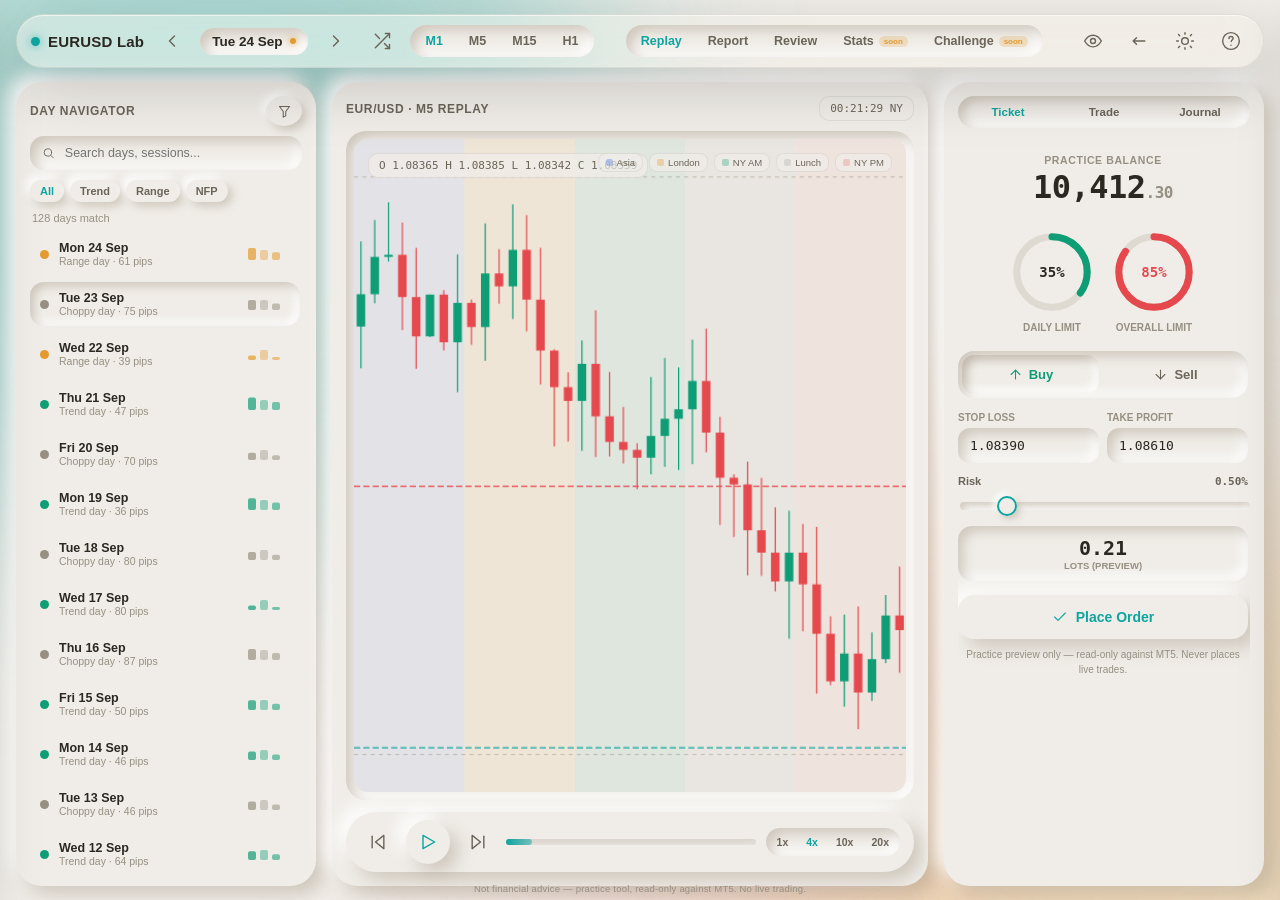
==== commit 3fcb5f49: "design: fix gauge value/label overflowing the ring in preview.html Akash caught it visually: the Dai" ====
--- a/design/preview.html
+++ b/design/preview.html
@@ -307,9 +307,17 @@
 
 .gauge-row{ display:flex; gap:14px; justify-content:center; margin:14px 0 18px; }
 .gauge{ display:flex; flex-direction:column; align-items:center; gap:6px; }
-.gauge svg{ width:88px; height:88px; }
-.gauge-label{ font-size:10px; color:var(--text-3); font-weight:700; text-transform:uppercase; }
-.gauge-val{ font-size:14px; font-weight:800; margin-top:-56px; font-family:var(--font-mono); }
+/* Fixed 2026-09-27 (Akash: gauge value/label text overflowed the ring): the value used to be
+   pulled up over the ring with a hardcoded negative margin-top, which also dragged the LABEL
+   below it up by the same amount, pushing the label past the ring's own bottom edge. The value
+   is now truly centered inside the ring via position:absolute on a sized wrapper -- no negative
+   margins, no dependency on the ring's exact pixel height -- and the label sits in normal flow
+   right below the ring, so both always have their own space regardless of ring size. */
+.gauge-ring-wrap{ position:relative; width:88px; height:88px; }
+.gauge svg{ width:88px; height:88px; display:block; }
+.gauge-val{ position:absolute; inset:0; display:flex; align-items:center; justify-content:center;
+  font-size:14px; font-weight:800; font-family:var(--font-mono); }
+.gauge-label{ font-size:10px; color:var(--text-3); font-weight:700; text-transform:uppercase; text-align:center; }
 .gauge-ring-track{ fill:none; stroke: var(--shadow-dark); stroke-width:8; opacity:.5; }
 .gauge-ring-fill{ fill:none; stroke-width:8; stroke-linecap:round; transition: stroke-dashoffset var(--t-slow) var(--ease-settle), stroke var(--t-med) var(--ease-glide); }
 .gauge.pulse .gauge-ring-fill{ animation: glow-pulse 700ms ease-out 1; }
@@ -665,19 +673,23 @@
           </div>
           <div class="gauge-row">
             <div class="gauge" id="gaugeDaily">
-              <svg viewBox="0 0 100 100">
-                <circle class="gauge-ring-track" cx="50" cy="50" r="40"/>
-                <circle class="gauge-ring-fill" cx="50" cy="50" r="40" stroke="var(--bull)" stroke-dasharray="251.2" stroke-dashoffset="163" transform="rotate(-90 50 50)"/>
-              </svg>
-              <div class="gauge-val">35%</div>
+              <div class="gauge-ring-wrap">
+                <svg viewBox="0 0 100 100">
+                  <circle class="gauge-ring-track" cx="50" cy="50" r="40"/>
+                  <circle class="gauge-ring-fill" cx="50" cy="50" r="40" stroke="var(--bull)" stroke-dasharray="251.2" stroke-dashoffset="163" transform="rotate(-90 50 50)"/>
+                </svg>
+                <div class="gauge-val">35%</div>
+              </div>
               <div class="gauge-label">Daily Limit</div>
             </div>
             <div class="gauge breach" id="gaugeOverall">
-              <svg viewBox="0 0 100 100">
-                <circle class="gauge-ring-track" cx="50" cy="50" r="40"/>
-                <circle class="gauge-ring-fill" cx="50" cy="50" r="40" stroke="var(--bear)" stroke-dasharray="251.2" stroke-dashoffset="38" transform="rotate(-90 50 50)"/>
-              </svg>
-              <div class="gauge-val">85%</div>
+              <div class="gauge-ring-wrap">
+                <svg viewBox="0 0 100 100">
+                  <circle class="gauge-ring-track" cx="50" cy="50" r="40"/>
+                  <circle class="gauge-ring-fill" cx="50" cy="50" r="40" stroke="var(--bear)" stroke-dasharray="251.2" stroke-dashoffset="38" transform="rotate(-90 50 50)"/>
+                </svg>
+                <div class="gauge-val">85%</div>
+              </div>
               <div class="gauge-label">Overall Limit</div>
             </div>
           </div>
@@ -876,8 +888,8 @@
     <div class="sheet-pane" data-pane="account" style="display:none;">
       <div class="balance-hero"><div class="balance-label">Balance</div><div class="balance-num tabular">10,412.30</div></div>
       <div class="gauge-row">
-        <div class="gauge"><svg viewBox="0 0 100 100"><circle class="gauge-ring-track" cx="50" cy="50" r="40"/><circle class="gauge-ring-fill" cx="50" cy="50" r="40" stroke="var(--bull)" stroke-dasharray="251.2" stroke-dashoffset="163" transform="rotate(-90 50 50)"/></svg><div class="gauge-val">35%</div><div class="gauge-label">Daily</div></div>
-        <div class="gauge"><svg viewBox="0 0 100 100"><circle class="gauge-ring-track" cx="50" cy="50" r="40"/><circle class="gauge-ring-fill" cx="50" cy="50" r="40" stroke="var(--bear)" stroke-dasharray="251.2" stroke-dashoffset="38" transform="rotate(-90 50 50)"/></svg><div class="gauge-val">85%</div><div class="gauge-label">Overall</div></div>
+        <div class="gauge"><div class="gauge-ring-wrap"><svg viewBox="0 0 100 100"><circle class="gauge-ring-track" cx="50" cy="50" r="40"/><circle class="gauge-ring-fill" cx="50" cy="50" r="40" stroke="var(--bull)" stroke-dasharray="251.2" stroke-dashoffset="163" transform="rotate(-90 50 50)"/></svg><div class="gauge-val">35%</div></div><div class="gauge-label">Daily</div></div>
+        <div class="gauge"><div class="gauge-ring-wrap"><svg viewBox="0 0 100 100"><circle class="gauge-ring-track" cx="50" cy="50" r="40"/><circle class="gauge-ring-fill" cx="50" cy="50" r="40" stroke="var(--bear)" stroke-dasharray="251.2" stroke-dashoffset="38" transform="rotate(-90 50 50)"/></svg><div class="gauge-val">85%</div></div><div class="gauge-label">Overall</div></div>
       </div>
     </div>
     <div class="sheet-pane" data-pane="journal" style="display:none;">
